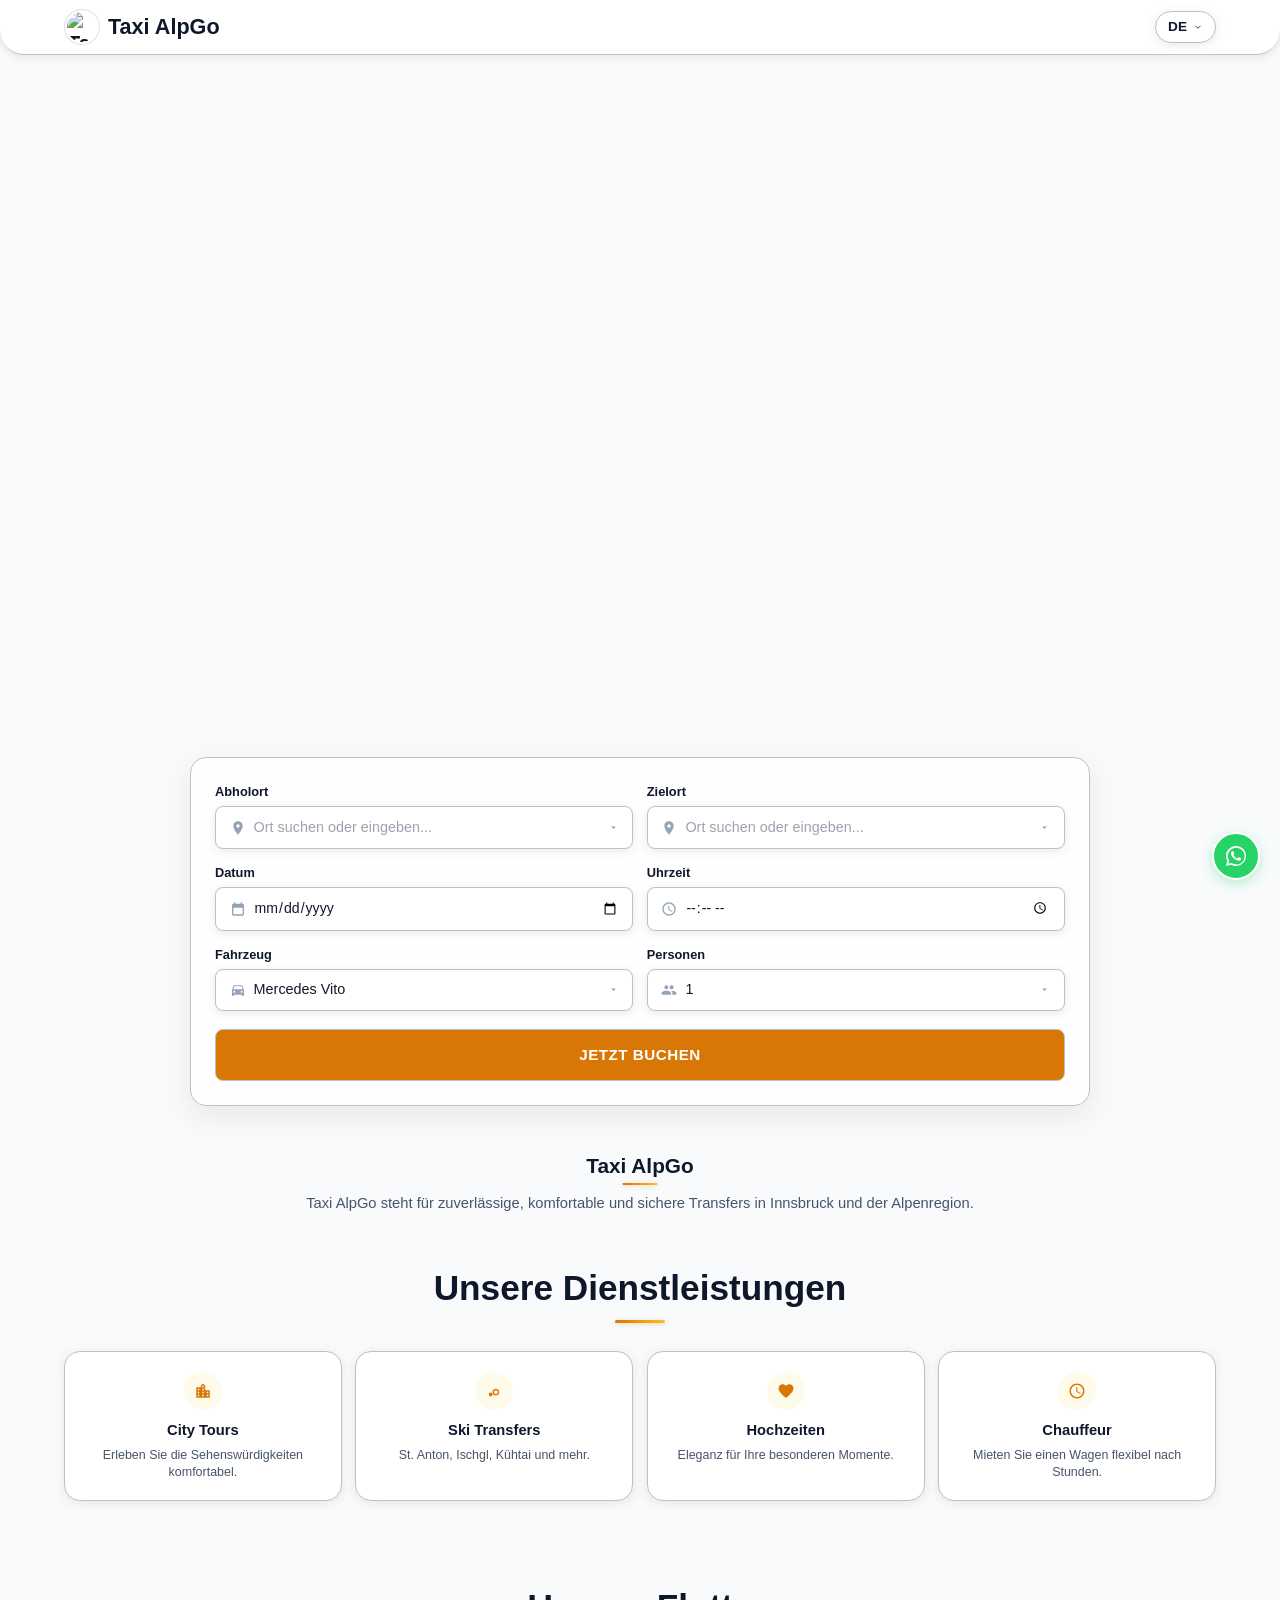
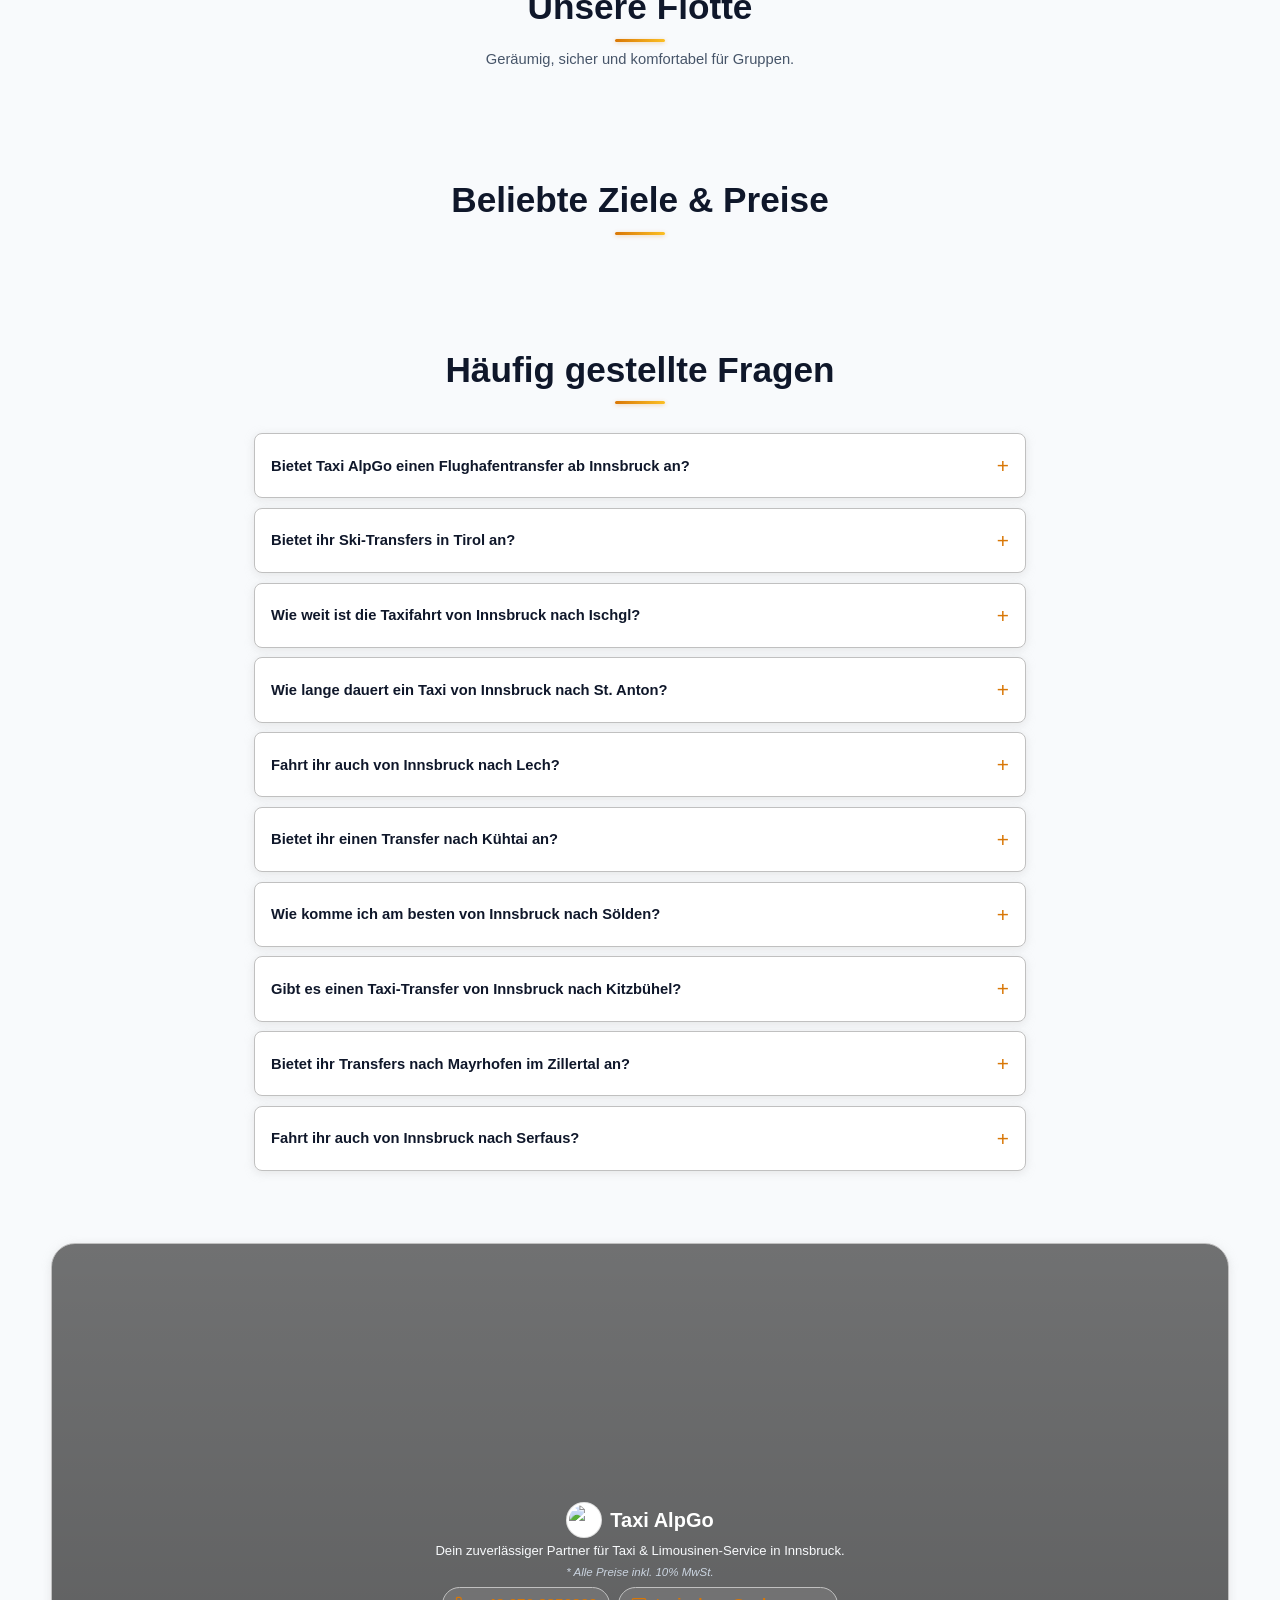
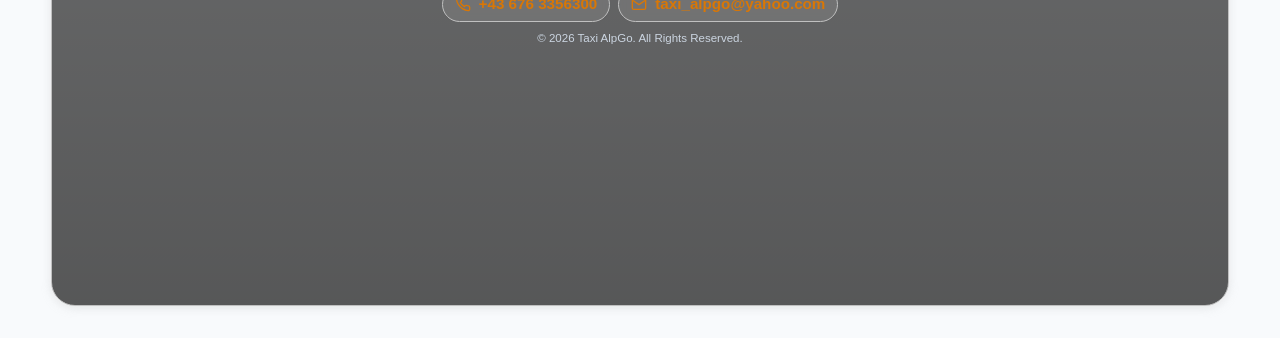
==== index.html @ 2d5e052f "Update index.html" ====
<!DOCTYPE html>
<html lang="de">
<head>
    <meta charset="UTF-8">
    <meta name="google-site-verification" content="Jz1ckMJ8WtHSj9yPgKgbUuA8F4M_DUK0HPgFG04Lils" />
    <meta name="viewport" content="width=device-width, initial-scale=1.0, maximum-scale=1.0, user-scalable=no">
    <title>Taxi AlpGo | Taxi & Transfer Innsbruck ↔ München, Deutschland & Alpen</title>
    <meta name="description" content="Zuverlässiger Taxi- & Limousinenservice ab Innsbruck: Transfers nach München, Frankfurt, Berlin und in die gesamte Alpenregion. Flughafentransfer, Ski-Transfer & Chauffeur-Service. Jetzt buchen!">
    <meta name="robots" content="index, follow, max-image-preview:large">
    <link rel="canonical" href="https://taxi-alpgo.vercel.app/">

    <meta property="og:type" content="website">
    <meta property="og:title" content="Taxi AlpGo | Taxi & Transfer Innsbruck ↔ München, Deutschland & Alpen">
    <meta property="og:description" content="Zuverlässiger Taxi- & Limousinenservice ab Innsbruck: Transfers nach München, Frankfurt, Berlin und in die gesamte Alpenregion.">
    <meta property="og:image" content="https://res.cloudinary.com/dsxrjmcxs/image/upload/c_fill,w_1200,h_630,g_auto,q_auto,f_auto/v1786738438/lpvcfoqx38rsydftoeht.jpg">
    <meta property="og:url" content="https://taxi-alpgo.vercel.app/">
    <meta property="og:site_name" content="Taxi AlpGo Innsbruck">
    <meta property="og:locale" content="de_DE">
    <meta property="og:locale:alternate" content="en_US">
    <meta property="og:locale:alternate" content="nl_NL">
    <meta name="twitter:card" content="summary_large_image">

    <link rel="alternate" hreflang="de" href="https://taxi-alpgo.vercel.app/?lang=de">
    <link rel="alternate" hreflang="en" href="https://taxi-alpgo.vercel.app/?lang=en">
    <link rel="alternate" hreflang="nl" href="https://taxi-alpgo.vercel.app/?lang=nl">
    <link rel="alternate" hreflang="x-default" href="https://taxi-alpgo.vercel.app/">

    <!-- PWA & Mobile Meta -->
    <link rel="manifest" href="/manifest.json">
    <meta name="theme-color" content="#d97706">
    <meta name="apple-mobile-web-app-capable" content="yes">
    <meta name="apple-mobile-web-app-status-bar-style" content="black-translucent">
    <link rel="apple-touch-icon" id="appleTouchIcon" href="https://res.cloudinary.com/dsxrjmcxs/image/upload/c_limit,w_192,q_auto,f_auto/v1786716325/ecuwdts2f0797fnddg4z.png">

    <!-- Tailwind CSS Local -->
    <link rel="stylesheet" href="./tailwind.min.css">

    <script type="application/ld+json">
    {
      "@context": "https://schema.org",
      "@type": "TaxiService",
      "name": "Taxi AlpGo",
      "image": "https://res.cloudinary.com/dsxrjmcxs/image/upload/v1786716325/ecuwdts2f0797fnddg4z.png",
      "telephone": "+43-676-3356300",
      "email": "taxi_alpgo@yahoo.com",
      "url": "https://taxi-alpgo.vercel.app/",
      "priceRange": "€€",
      "areaServed": [
        { "@type": "City", "name": "Innsbruck" },
        { "@type": "Country", "name": "Deutschland" },
        { "@type": "Country", "name": "Österreich" }
      ],
      "address": {
        "@type": "PostalAddress",
        "streetAddress": "Peerhofstraße",
        "postalCode": "6020",
        "addressLocality": "Innsbruck",
        "addressCountry": "AT"
      }
    }
    </script>

    <script type="application/ld+json">
    {
      "@context": "https://schema.org",
      "@type": "FAQPage",
      "mainEntity": [
        { "@type": "Question", "name": "Bietet Taxi AlpGo einen Flughafentransfer ab Innsbruck an?", "acceptedAnswer": { "@type": "Answer", "text": "Ja, wir bieten zuverlässige Flughafentransfers von und zum Flughafen Innsbruck (INN) sowie zu den Flughäfen München, Frankfurt, Stuttgart und Nürnberg." } },
        { "@type": "Question", "name": "Bietet ihr Ski-Transfers in Tirol an?", "acceptedAnswer": { "@type": "Answer", "text": "Ja, wir bringen Sie komfortabel zu allen wichtigen Skigebieten in Tirol und Vorarlberg, inklusive Gepäcktransport für Ski- und Snowboardausrüstung." } },
        { "@type": "Question", "name": "Wie weit ist die Taxifahrt von Innsbruck nach Ischgl?", "acceptedAnswer": { "@type": "Answer", "text": "Die Fahrt von Innsbruck nach Ischgl dauert ca. 1 Stunde." } },
        { "@type": "Question", "name": "Wie lange dauert ein Taxi von Innsbruck nach St. Anton?", "acceptedAnswer": { "@type": "Answer", "text": "Die Fahrzeit von Innsbruck nach St. Anton am Arlberg beträgt ca. 45–60 Minuten." } },
        { "@type": "Question", "name": "Fahrt ihr auch von Innsbruck nach Lech?", "acceptedAnswer": { "@type": "Answer", "text": "Ja, ein Transfer von Innsbruck nach Lech am Arlberg dauert ca. 1,5 Stunden." } },
        { "@type": "Question", "name": "Bietet ihr einen Transfer nach Kühtai an?", "acceptedAnswer": { "@type": "Answer", "text": "Ja, die Fahrt von Innsbruck zum Skigebiet Kühtai dauert ca. 45 Minuten." } },
        { "@type": "Question", "name": "Wie komme ich am besten von Innsbruck nach Sölden?", "acceptedAnswer": { "@type": "Answer", "text": "Mit unserem Taxiservice erreichen Sie Sölden von Innsbruck aus in ca. 1 Stunde." } },
        { "@type": "Question", "name": "Gibt es einen Taxi-Transfer von Innsbruck nach Kitzbühel?", "acceptedAnswer": { "@type": "Answer", "text": "Ja, die Fahrt von Innsbruck nach Kitzbühel dauert ca. 1 Stunde." } },
        { "@type": "Question", "name": "Bietet ihr Transfers nach Mayrhofen im Zillertal an?", "acceptedAnswer": { "@type": "Answer", "text": "Ja, wir bringen Sie von Innsbruck in ca. 1 Stunde direkt nach Mayrhofen im Zillertal." } },
        { "@type": "Question", "name": "Fahrt ihr auch von Innsbruck nach Serfaus?", "acceptedAnswer": { "@type": "Answer", "text": "Ja, ein Transfer von Innsbruck nach Serfaus-Fiss-Ladis dauert ca. 1 Stunde." } }
      ]
    }
    </script>

    <!-- Firebase SDKs -->
    <script src="https://www.gstatic.com/firebasejs/8.10.1/firebase-app.js"></script>
    <script src="https://www.gstatic.com/firebasejs/8.10.1/firebase-firestore.js"></script>

    <style>
        :root {
            --primary: #d97706; 
            --primary-hover: #b45309;
            --bg-color: #f8fafc;
            --surface: #ffffff;
            --text-main: #0f172a;
            --text-light: #475569;
            --border: 0.5px solid rgba(0, 0, 0, 0.12);
            --border-silver: 0.5px solid #c0c0c0;
            --shadow-silver: 0 2px 10px rgba(192, 192, 192, 0.35);
            --shadow: 0 4px 24px rgba(0, 0, 0, 0.04);
            --shadow-hover: 0 10px 32px rgba(0, 0, 0, 0.08);
            --radius-sm: 8px;
            --radius-md: 16px;
            --radius-lg: 24px;
            --transition: all 0.25s ease;
        }

        .sr-only { position: absolute; width: 1px; height: 1px; padding: 0; margin: -1px; overflow: hidden; clip: rect(0,0,0,0); white-space: nowrap; border: 0; }

        html { scroll-behavior: smooth; }
        * { margin: 0; padding: 0; box-sizing: border-box; font-family: 'Inter', -apple-system, sans-serif; }
        body { 
            background-color: var(--bg-color); color: var(--text-main); line-height: 1.5; 
            overflow-x: hidden; width: 100%; -webkit-font-smoothing: antialiased; 
        }
        img { max-width: 100%; display: block; object-fit: cover; }
        a { text-decoration: none; color: inherit; }
        ul { list-style: none; }

        h1 { font-size: clamp(1.8rem, 4.5vw, 3.2rem); line-height: 1.15; font-weight: 700; margin-bottom: 1rem; }

        h2 { 
            font-size: clamp(1.5rem, 3.6vw, 2.2rem); 
            font-weight: 700; 
            margin-bottom: 1.8rem; 
            text-align: center;
            position: relative;
            padding-bottom: 8px;
        }

        h2::after {
            content: '';
            position: absolute;
            bottom: 0;
            left: 50%;
            transform: translateX(-50%);
            width: 50px;
            height: 3px;
            background: linear-gradient(90deg, var(--primary) 0%, #fbbf24 100%);
            border-radius: 10px;
            box-shadow: 0 1px 4px rgba(217, 119, 6, 0.3);
        }

        .fleet-desc-text { text-align: center; margin-top: -1.4rem; margin-bottom: 1.5rem; }
        h3 { font-size: 1.05rem; font-weight: 600; margin-bottom: 0.35rem; }
        p { font-size: 0.92rem; color: var(--text-light); }

        /* Header */
        header {
            position: fixed; top: 0; left: 0; right: 0; z-index: 1000;
            background: rgba(255, 255, 255, 0.9);
            backdrop-filter: blur(12px); -webkit-backdrop-filter: blur(12px);
            border-bottom: var(--border-silver); 
            box-shadow: var(--shadow-silver);
            border-radius: 0 0 var(--radius-lg) var(--radius-lg);
            padding: 0.55rem 5%; 
            display: flex; justify-content: space-between; align-items: center;
        }
        .logo { font-size: 1.35rem; font-weight: 800; color: var(--text-main); display: flex; align-items: center; gap: 8px; }
        .site-logo { width: 36px; height: 36px; border-radius: 50%; object-fit: contain; background-color: #ffffff; padding: 2px; border: var(--border); }

        .lang-container { position: relative; }
        .lang-btn {
            background: var(--surface); border: var(--border-silver); box-shadow: var(--shadow-silver);
            border-radius: 50px; padding: 5px 12px; font-weight: 600; cursor: pointer; display: flex; align-items: center; gap: 6px; font-size: 0.85rem;
            transition: var(--transition);
        }
        .lang-btn:hover { background: #f1f5f9; }
        .lang-dropdown {
            position: absolute; top: 120%; right: 0; background: var(--surface);
            border: var(--border-silver); border-radius: var(--radius-sm); box-shadow: var(--shadow);
            overflow: hidden; opacity: 0; visibility: hidden; transform: translateY(-10px);
            transition: var(--transition); z-index: 100;
        }
        .lang-dropdown.show { opacity: 1; visibility: visible; transform: translateY(0); }
        .lang-option { padding: 8px 18px; cursor: pointer; font-weight: 500; font-size: 0.85rem; transition: background 0.2s; }
        .lang-option:hover { background: #f1f5f9; }

        /* Hero Section */
        .hero {
            max-width: 1400px;
            margin: 80px auto 0;
            width: 92%;
            background: url('https://res.cloudinary.com/dsxrjmcxs/image/upload/c_limit,w_1000,q_auto,f_auto/v1786738438/lpvcfoqx38rsydftoeht.jpg') center / cover no-repeat;
            border-radius: var(--radius-lg);
            overflow: hidden;
            position: relative;
            aspect-ratio: 16 / 9;
            border: none;
            box-shadow: none;
            transition: background-image 0.4s ease;
        }       

        /* Booking Card */
        .booking-card {
            background: linear-gradient(rgba(255,255,255,0.95), rgba(255,255,255,0.95)), 
                        url('https://images.pexels.com/photos/112674/pexels-photo-112674.jpeg?auto=compress&cs=tinysrgb&w=1260&h=750&dpr=2') center/cover;
            max-width: 900px; margin: 15px auto 25px; position: relative; z-index: 10;
            border-radius: var(--radius-md); padding: 1.5rem; 
            border: var(--border-silver); box-shadow: var(--shadow-hover);
            transition: box-shadow 0.3s ease, border-color 0.3s ease;
        }
        .booking-form { display: flex; flex-direction: column; gap: 0.85rem; }
        .form-row { display: grid; grid-template-columns: 1fr 1fr; gap: 0.85rem; }
        .input-group { position: relative; width: 100%; display: flex; flex-direction: column; min-width: 0; }
        .input-group label { font-size: 0.8rem; font-weight: 600; margin-bottom: 0.3rem; color: var(--text-main); }

        .input-wrapper { 
            display: flex; align-items: center; background: var(--surface); 
            border: var(--border-silver); box-shadow: var(--shadow-silver); 
            border-radius: var(--radius-sm); padding: 0.6rem 0.85rem; transition: var(--transition); 
            position: relative; cursor: pointer; min-width: 0;
        }
        .input-wrapper.active { border-color: var(--primary); box-shadow: 0 0 0 2px rgba(217, 119, 6, 0.15); }
        .input-icon { width: 16px; height: 16px; fill: #94a3b8; margin-right: 8px; flex-shrink: 0; }

        /* Searchable inputs */
        .searchable-input {
            width: 100%; border: none; outline: none; font-size: 0.9rem; background: transparent;
            color: var(--text-main); font-weight: 500;
        }

        .custom-select-trigger {
            display: flex; justify-content: space-between; align-items: center; width: 100%;
            min-width: 0; font-size: 0.9rem; color: var(--text-main); user-select: none;
        }

        .selected-value { white-space: nowrap; overflow: hidden; text-overflow: ellipsis; flex: 1; min-width: 0; display: block; }
        .select-arrow { width: 11px; height: 11px; fill: #94a3b8; transition: transform 0.25s; flex-shrink: 0; margin-left: 6px; }
        .input-wrapper.active .select-arrow { transform: rotate(180deg); }

        .custom-options {
            position: absolute; top: calc(100% + 4px); left: 0; right: 0;
            background: var(--surface); border: var(--border-silver); box-shadow: 0 10px 25px rgba(0, 0, 0, 0.12);
            border-radius: var(--radius-sm); z-index: 500;
            max-height: 220px; overflow-y: auto;
            opacity: 0; visibility: hidden; transform: translateY(-8px); transition: var(--transition);
        }
        .input-wrapper.active .custom-options { opacity: 1; visibility: visible; transform: translateY(0); }

        .custom-optgroup { background: #f1f5f9; padding: 5px 10px; font-size: 0.72rem; font-weight: 800; color: var(--primary); text-transform: uppercase; position: sticky; top: 0; }
        .custom-option { padding: 8px 10px; font-size: 0.85rem; color: var(--text-main); cursor: pointer; transition: background 0.15s; border-bottom: 1px solid #f8fafc; }
        .custom-option:last-child { border-bottom: none; }
        .custom-option:hover { background: #fffbeb; color: var(--primary); font-weight: 600; }

        input[type="date"], input[type="time"] { 
            width: 100%; border: none; outline: none; font-size: 0.88rem; background: transparent; 
            color: var(--text-main); cursor: pointer;
        }

        .booking-btn {
            background: var(--primary); color: white; border: none; padding: 0.85rem 1.5rem; border-radius: var(--radius-sm);
            font-size: 0.95rem; font-weight: 700; cursor: pointer; transition: var(--transition); border: var(--border-silver);
            margin-top: 0.25rem; text-transform: uppercase; letter-spacing: 0.5px;
        }
        .booking-btn:hover { background: var(--primary-hover); transform: translateY(-2px); }

        /* Intro / About */
        .about-section {
            padding: 1.2rem 5% 0.5rem;
            text-align: center;
            max-width: 820px;
            margin: 0 auto;
        }
        .about-title {
            font-size: 1.3rem;
            font-weight: 800;
            margin-bottom: 0.4rem;
            padding-bottom: 4px;
            color: var(--text-main);
        }
        .about-title::after {
            width: 35px;
            height: 2.5px;
        }
        .about-text {
            font-size: 0.92rem;
            color: var(--text-light);
            line-height: 1.5;
        }

        /* Sections */
        section { padding: 2.5rem 5%; max-width: 1400px; margin: 0 auto; }

        /* Services Grid */
        .services-grid { display: grid; grid-template-columns: repeat(auto-fit, minmax(135px, 1fr)); gap: 0.85rem; }
        .service-card {
            background: var(--surface); padding: 1.2rem 0.8rem; border-radius: var(--radius-md);
            border: var(--border-silver); box-shadow: var(--shadow-silver); transition: var(--transition);
            text-align: center; display: flex; flex-direction: column; align-items: center;
        }
        .service-card:hover { transform: translateY(-3px); }
        .service-icon { width: 38px; height: 38px; margin: 0 auto 0.6rem; background: #fffbeb; border-radius: 50%; display: flex; align-items: center; justify-content: center; color: var(--primary); }
        .service-icon svg { width: 18px; height: 18px; fill: currentColor; }
        .service-card h3 { font-size: 0.92rem; }
        .service-card p { font-size: 0.78rem; line-height: 1.35; }

        /* Fleet Grid */
        .fleet-grid { display: grid; grid-template-columns: repeat(auto-fit, minmax(280px, 1fr)); gap: 1.5rem; }
        .fleet-card { 
            background: var(--surface); border-radius: var(--radius-md); overflow: hidden; 
            border: var(--border-silver); box-shadow: var(--shadow-silver); transition: transform 0.25s ease;
            position: relative; content-visibility: auto; contain-intrinsic-size: 0 380px;
        }
        .fleet-card.highlight-pulse { animation: destPulse 1.6s ease; }
        .fleet-card img { width: 100%; height: 210px; object-fit: cover; }
        .fleet-info { padding: 1.1rem; border-top: var(--border-silver); background: var(--surface); }

        .fleet-footer-row { display: flex; align-items: center; justify-content: space-between; margin-top: 0.7rem; gap: 8px; }
        .fleet-meta { display: inline-block; background: #f1f5f9; padding: 3px 9px; border-radius: 50px; font-size: 0.78rem; font-weight: 600; border: var(--border-silver); color: var(--text-main); }

        .fleet-rent-btn {
            background: #fffbeb; color: var(--primary); border: 0.5px solid var(--primary);
            padding: 4px 11px; border-radius: 50px; font-size: 0.75rem; font-weight: 700;
            cursor: pointer; transition: var(--transition); white-space: nowrap; flex-shrink: 0;
            box-shadow: 0 1px 3px rgba(217, 119, 6, 0.15); display: inline-flex; align-items: center; gap: 4px;
        }
        .fleet-rent-btn:hover { background: var(--primary); color: #ffffff; }

        /* Destinations Grid */
        .dest-grid { display: grid; grid-template-columns: repeat(auto-fit, minmax(280px, 1fr)); gap: 1.2rem; }
        .dest-card { 
            background: var(--surface); border-radius: var(--radius-md); overflow: hidden; 
            border: var(--border-silver); box-shadow: var(--shadow-silver); 
            position: relative; transition: transform 0.25s ease; display: flex; flex-direction: column; 
            content-visibility: auto; contain-intrinsic-size: 0 380px;
        }
        .dest-card:hover { transform: translateY(-3px); }
        .dest-card.highlight-pulse { animation: destPulse 1.6s ease; }
        @keyframes destPulse {
            0% { box-shadow: 0 0 0 3px var(--primary), var(--shadow-silver); }
            100% { box-shadow: var(--shadow-silver); }
        }
        .dest-card img { width: 100%; height: 190px; object-fit: cover; }

        .dest-price { 
            position: absolute; top: 10px; right: 10px; 
            background: rgba(255,255,255,0.98);
            padding: 4px 10px; border-radius: 50px; font-weight: 800; color: var(--primary);
            border: var(--border-silver); box-shadow: var(--shadow-silver); z-index: 2; font-size: 0.85rem;
        }

        .card-share-btn {
            position: absolute;
            top: 10px;
            left: 10px;
            background: rgba(255, 255, 255, 0.95);
            border: var(--border-silver);
            width: 28px; height: 28px;
            border-radius: 50%;
            display: inline-flex; align-items: center; justify-content: center;
            cursor: pointer; color: var(--text-main);
            transition: var(--transition); padding: 0;
            z-index: 5;
            box-shadow: 0 2px 6px rgba(0,0,0,0.1);
        }
        .card-share-btn:hover { color: var(--primary); transform: scale(1.1); background: #ffffff; }
        .card-share-btn svg { width: 13px; height: 13px; fill: currentColor; }

        .dest-info { padding: 1.1rem; border-top: var(--border-silver); background: var(--surface); flex: 1; display: flex; flex-direction: column; justify-content: space-between; }
        .dest-header-row { display: flex; align-items: center; justify-content: space-between; gap: 8px; margin-bottom: 0.2rem; }
        .dest-header-row h3 { font-size: 1rem; font-weight: 700; color: var(--text-main); margin-bottom: 0; flex: 1; }

        .dest-book-btn {
            background: #fffbeb; color: var(--primary); border: 0.5px solid var(--primary);
            padding: 4px 11px; border-radius: 50px; font-size: 0.75rem; font-weight: 700;
            cursor: pointer; transition: var(--transition); white-space: nowrap; flex-shrink: 0;
            box-shadow: 0 1px 3px rgba(217, 119, 6, 0.15); display: inline-flex; align-items: center; gap: 4px;
        }
        .dest-book-btn:hover { background: var(--primary); color: #ffffff; }

        .dest-detail-text { font-size: 0.8rem; color: var(--text-light); line-height: 1.4; margin: 0.35rem 0 0.6rem; }

        .route-badge-container {
            display: flex; align-items: center; justify-content: space-between; gap: 6px;
            background: #f8fafc; padding: 5px 8px; border-radius: var(--radius-sm); border: var(--border-silver);
        }
        .route-pill { font-size: 0.75rem; font-weight: 600; color: var(--text-light); white-space: nowrap; overflow: hidden; text-overflow: ellipsis; max-width: 45%; }
        .route-pill.dest-target { color: var(--text-main); font-weight: 700; }
        .route-arrow { display: flex; align-items: center; color: var(--primary); flex-shrink: 0; }
        .route-arrow svg { width: 14px; height: 14px; }

        /* FAQ Section */
        .faq-section { max-width: 900px; }
        .faq-list { display: flex; flex-direction: column; gap: 0.6rem; }
        .faq-item {
            background: var(--surface); border: var(--border-silver); border-radius: var(--radius-sm);
            box-shadow: var(--shadow-silver); padding: 0.2rem 1rem;
        }
        .faq-item summary {
            padding: 0.8rem 0; font-weight: 700; font-size: 0.92rem; color: var(--text-main);
            cursor: pointer; list-style: none; display: flex; justify-content: space-between; align-items: center; gap: 10px;
        }
        .faq-item summary::-webkit-details-marker { display: none; }
        .faq-item summary::after {
            content: '+'; font-size: 1.3rem; font-weight: 400; color: var(--primary); flex-shrink: 0; transition: transform 0.2s ease;
        }
        .faq-item[open] summary::after { transform: rotate(45deg); }
        .faq-item p { padding-bottom: 0.9rem; font-size: 0.85rem; line-height: 1.5; }

        /* Footer */
        footer {
            background: linear-gradient(rgba(0, 0, 0, 0.55), rgba(0, 0, 0, 0.65)), 
                        url('https://res.cloudinary.com/dsxrjmcxs/image/upload/c_limit,w_1000,q_auto,f_auto/v1786738438/lpvcfoqx38rsydftoeht.jpg') center/cover no-repeat;
            color: #ffffff; max-width: 92%; margin: 2rem auto; border-radius: var(--radius-lg); text-align: center;
            border: var(--border-silver); box-shadow: var(--shadow-silver); position: relative; overflow: hidden;
            aspect-ratio: 16 / 9; display: flex; flex-direction: column; justify-content: center; align-items: center; padding: 1rem 5%;
        }
        .footer-logo { display: inline-flex; align-items: center; gap: 8px; font-size: 1.25rem; font-weight: 800; margin-bottom: 0.2rem; color: #ffffff;}
        footer p { color: #f8fafc; font-weight: 400; font-size: 0.82rem;}
        .footer-vat { font-size: 0.72rem; color: #cbd5e1; margin-top: 3px; font-style: italic; }        .footer-phone { font-size: 0.95rem; font-weight: bold; margin-top: 5px; color: var(--primary); display: flex; align-items: center; justify-content: center; gap: 8px; background: rgba(255,255,255,0.1); padding: 5px 12px; border-radius: 50px; border: var(--border-silver); -webkit-backdrop-filter: blur(4px); backdrop-filter: blur(4px);}

        /* WhatsApp Floating Button */
        .whatsapp-btn {
            position: fixed; bottom: 20px; right: 20px; background: #25D366; color: white;
            width: 48px; height: 48px; border-radius: 50%; display: flex; align-items: center; justify-content: center;
            box-shadow: 0 4px 12px rgba(37, 211, 102, 0.3); z-index: 1000; transition: var(--transition); border: 2px solid #ffffff;
        }
        .whatsapp-btn:hover { transform: scale(1.05); }
        .whatsapp-btn svg { width: 24px; height: 24px; fill: white; }

        /* Mobile specific enhancements */
        @media (max-width: 768px) {
            .form-row.locations { grid-template-columns: 1fr; gap: 0.75rem; }
            .form-row.split { grid-template-columns: 1fr 1fr; gap: 0.65rem; }
            .booking-card { margin: 12px 4% 15px; width: 92%; padding: 1.1rem; }
            .hero { aspect-ratio: 16 / 9; min-height: 0; margin-top: 70px; width: 92%; }
            section { padding: 1.5rem 4%; }
            
            .about-section { padding: 0.8rem 4% 0.3rem; }
            .about-title { font-size: 1.1rem; }
            .about-text { font-size: 0.82rem; }

            .dest-grid { grid-template-columns: 1fr; gap: 0.9rem; }
            .dest-card img { height: 160px; }
            .fleet-card img { height: 170px; }
            .dest-info, .fleet-info { padding: 0.85rem; }
            .dest-header-row h3 { font-size: 0.92rem; }
            .dest-detail-text { font-size: 0.76rem; margin: 0.25rem 0 0.5rem; }

            footer { aspect-ratio: 16 / 9; padding: 0.75rem; }
            .footer-logo { font-size: 1.1rem; }
            .site-logo { width: 28px; height: 28px; }
            footer p { font-size: 0.72rem; }
            .footer-phone { font-size: 0.88rem; margin-top: 2px; padding: 4px 10px; }
            input[type="date"], input[type="time"], .searchable-input { font-size: 0.82rem; }
        }
    </style>
</head>
<body>

    <!-- Header -->
    <header>
        <a href="#" class="logo">
            <img src="https://res.cloudinary.com/dsxrjmcxs/image/upload/c_limit,w_400,q_auto,f_auto/v1786716325/ecuwdts2f0797fnddg4z.png" alt="Taxi AlpGo Logo" class="site-logo" loading="lazy">
            <span class="site-name-text">Taxi AlpGo</span>
        </a>
        <div class="lang-container">
            <button class="lang-btn" id="langToggle">
                <span id="currentLang">DE</span>
                <svg width="10" height="10" viewBox="0 0 24 24" fill="none" stroke="currentColor" stroke-width="2"><path d="M6 9l6 6 6-6"/></svg>
            </button>
            <div class="lang-dropdown" id="langDropdown">
                <div class="lang-option" data-lang="EN">EN</div>
                <div class="lang-option" data-lang="NL">NL</div>
            </div>
        </div>
    </header>

    <!-- Hero Section -->
    <div class="hero">
        <h1 class="sr-only">Taxi AlpGo – Taxi & Transferservice Innsbruck, Deutschland & Alpenregion</h1>
    </div>

    <!-- Booking Card -->
    <div class="booking-card" id="bookingCard">
        <div class="booking-form">
            <!-- Locations Searchable Inputs -->
            <div class="form-row locations">
                <div class="input-group">
                    <label data-i18n="pickup_label">Abholort</label>
                    <div class="input-wrapper custom-dropdown-wrapper" id="pickupWrapper">
                        <svg class="input-icon" viewBox="0 0 24 24"><path d="M12 2C8.13 2 5 5.13 5 9c0 5.25 7 13 7 13s7-7.75 7-13c0-3.87-3.13-7-7-7zm0 9.5c-1.38 0-2.5-1.12-2.5-2.5s1.12-2.5 2.5-2.5 2.5 1.12 2.5 2.5-1.12 2.5-2.5 2.5z"/></svg>
                        <input type="text" id="pickupInput" class="searchable-input" placeholder="Ort suchen oder eingeben..." autocomplete="off">
                        <svg class="select-arrow" viewBox="0 0 24 24"><path d="M7 10l5 5 5-5z"/></svg>

                        <div class="custom-options" id="pickupOptions">
                            <div class="custom-optgroup" data-i18n="optgroup_de_metro">Deutschland (Metropolen)</div>
                            <div class="custom-option" data-i18n="loc_muc_center">München Zentrum</div>
                            <div class="custom-option" data-i18n="loc_frankfurt">Frankfurt am Main</div>
                            <div class="custom-option" data-i18n="loc_berlin_center">Berlin Zentrum</div>
                            <div class="custom-option" data-i18n="loc_hamburg_center">Hamburg Zentrum</div>
                            <div class="custom-option" data-i18n="loc_koeln_duesseldorf">Köln / Düsseldorf</div>
                            <div class="custom-option" data-i18n="loc_stuttgart">Stuttgart</div>
                            <div class="custom-option" data-i18n="loc_nuernberg">Nürnberg</div>
                            <div class="custom-option" data-i18n="loc_leipzig_dresden">Leipzig / Dresden</div>

                            <div class="custom-optgroup" data-i18n="optgroup_de_tourism">Deutschland (Tourismus & Alpen)</div>
                            <div class="custom-option" data-i18n="loc_garmisch">Garmisch-Partenkirchen (Zugspitze)</div>
                            <div class="custom-option" data-i18n="loc_fuessen">Füssen (Schloss Neuschwanstein)</div>
                            <div class="custom-option" data-i18n="loc_berchtesgaden">Berchtesgaden & Königssee</div>
                            <div class="custom-option" data-i18n="loc_baden_baden">Baden-Baden (Schwarzwald)</div>
                            <div class="custom-option" data-i18n="loc_heidelberg">Heidelberg Altstadt</div>
                            <div class="custom-option" data-i18n="loc_rothenburg">Rothenburg ob der Tauber</div>
                            <div class="custom-option" data-i18n="loc_bodensee">Bodensee (Lindau / Konstanz)</div>
                            <div class="custom-option" data-i18n="loc_chiemsee">Chiemsee & Herrenchiemsee</div>
                            <div class="custom-option" data-i18n="loc_oberstdorf">Oberstdorf (Allgäu)</div>

                            <div class="custom-optgroup" data-i18n="optgroup_de_airports">Flughäfen (Deutschland)</div>
                            <div class="custom-option" data-i18n="loc_muc_airport">München Flughafen (MUC)</div>
                            <div class="custom-option" data-i18n="loc_fra_airport">Frankfurt Flughafen (FRA)</div>
                            <div class="custom-option" data-i18n="loc_str_airport">Stuttgart Flughafen (STR)</div>
                            <div class="custom-option" data-i18n="loc_nue_airport">Nürnberg Flughafen (NUE)</div>

                            <div class="custom-optgroup" data-i18n="optgroup_at_alps">Österreich & Alpenregion</div>
                            <div class="custom-option" data-i18n="loc_ibk_center">Innsbruck Zentrum</div>
                            <div class="custom-option" data-i18n="loc_ibk_hbf">Innsbruck Hauptbahnhof</div>
                            <div class="custom-option" data-i18n="loc_ibk_airport">Innsbruck Flughafen (INN)</div>
                            <div class="custom-option" data-i18n="loc_st_anton">St. Anton am Arlberg</div>
                            <div class="custom-option" data-i18n="loc_ischgl">Ischgl</div>
                            <div class="custom-option" data-i18n="loc_kuehtai">Kühtai Ski Resort</div>
                            <div class="custom-option" data-i18n="loc_kitzbuehel">Kitzbühel</div>
                            <div class="custom-option" data-i18n="loc_bozen">Bozen / Südtirol</div>
                            <div class="custom-option" data-i18n="loc_meran">Meran (Südtirol)</div>
                        </div>
                    </div>
                </div>

                <div class="input-group">
                    <label data-i18n="dropoff_label">Zielort</label>
                    <div class="input-wrapper custom-dropdown-wrapper" id="dropoffWrapper">
                        <svg class="input-icon" viewBox="0 0 24 24"><path d="M12 2C8.13 2 5 5.13 5 9c0 5.25 7 13 7 13s7-7.75 7-13c0-3.87-3.13-7-7-7zm0 9.5c-1.38 0-2.5-1.12-2.5-2.5s1.12-2.5 2.5-2.5 2.5 1.12 2.5 2.5-1.12 2.5-2.5 2.5z"/></svg>
                        <input type="text" id="dropoffInput" class="searchable-input" placeholder="Ort suchen oder eingeben..." autocomplete="off">
                        <svg class="select-arrow" viewBox="0 0 24 24"><path d="M7 10l5 5 5-5z"/></svg>

                        <div class="custom-options" id="dropoffOptions">
                            <div class="custom-optgroup" data-i18n="optgroup_de_metro">Deutschland (Metropolen)</div>
                            <div class="custom-option" data-i18n="loc_muc_center">München Zentrum</div>
                            <div class="custom-option" data-i18n="loc_frankfurt">Frankfurt am Main</div>
                            <div class="custom-option" data-i18n="loc_berlin_center">Berlin Zentrum</div>
                            <div class="custom-option" data-i18n="loc_hamburg_center">Hamburg Zentrum</div>
                            <div class="custom-option" data-i18n="loc_koeln_duesseldorf">Köln / Düsseldorf</div>
                            <div class="custom-option" data-i18n="loc_stuttgart">Stuttgart</div>
                            <div class="custom-option" data-i18n="loc_nuernberg">Nürnberg</div>
                            <div class="custom-option" data-i18n="loc_leipzig_dresden">Leipzig / Dresden</div>

                            <div class="custom-optgroup" data-i18n="optgroup_de_tourism">Deutschland (Tourismus & Alpen)</div>
                            <div class="custom-option" data-i18n="loc_garmisch">Garmisch-Partenkirchen (Zugspitze)</div>
                            <div class="custom-option" data-i18n="loc_fuessen">Füssen (Schloss Neuschwanstein)</div>
                            <div class="custom-option" data-i18n="loc_berchtesgaden">Berchtesgaden & Königssee</div>
                            <div class="custom-option" data-i18n="loc_baden_baden">Baden-Baden (Schwarzwald)</div>
                            <div class="custom-option" data-i18n="loc_heidelberg">Heidelberg Altstadt</div>
                            <div class="custom-option" data-i18n="loc_rothenburg">Rothenburg ob der Tauber</div>
                            <div class="custom-option" data-i18n="loc_bodensee">Bodensee (Lindau / Konstanz)</div>
                            <div class="custom-option" data-i18n="loc_chiemsee">Chiemsee & Herrenchiemsee</div>
                            <div class="custom-option" data-i18n="loc_oberstdorf">Oberstdorf (Allgäu)</div>

                            <div class="custom-optgroup" data-i18n="optgroup_de_airports">Flughäfen (Deutschland)</div>
                            <div class="custom-option" data-i18n="loc_muc_airport">München Flughafen (MUC)</div>
                            <div class="custom-option" data-i18n="loc_fra_airport">Frankfurt Flughafen (FRA)</div>
                            <div class="custom-option" data-i18n="loc_str_airport">Stuttgart Flughafen (STR)</div>
                            <div class="custom-option" data-i18n="loc_nue_airport">Nürnberg Flughafen (NUE)</div>

                            <div class="custom-optgroup" data-i18n="optgroup_at_alps">Österreich & Alpenregion</div>
                            <div class="custom-option" data-i18n="loc_ibk_center">Innsbruck Zentrum</div>
                            <div class="custom-option" data-i18n="loc_ibk_hbf">Innsbruck Hauptbahnhof</div>
                            <div class="custom-option" data-i18n="loc_ibk_airport">Innsbruck Flughafen (INN)</div>
                            <div class="custom-option" data-i18n="loc_st_anton">St. Anton am Arlberg</div>
                            <div class="custom-option" data-i18n="loc_ischgl">Ischgl</div>
                            <div class="custom-option" data-i18n="loc_kuehtai">Kühtai Ski Resort</div>
                            <div class="custom-option" data-i18n="loc_kitzbuehel">Kitzbühel</div>
                            <div class="custom-option" data-i18n="loc_bozen">Bozen / Südtirol</div>
                            <div class="custom-option" data-i18n="loc_meran">Meran (Südtirol)</div>
                        </div>
                    </div>
                </div>
            </div>

            <!-- Date & Time -->
            <div class="form-row split">
                <div class="input-group">
                    <label data-i18n="date_label">Datum</label>
                    <div class="input-wrapper">
                        <svg class="input-icon" viewBox="0 0 24 24"><path d="M19 4h-1V2h-2v2H8V2H6v2H5c-1.11 0-1.99.9-1.99 2L3 20c0 1.1.89 2 2 2h14c1.1 0 2-.9 2-2V6c0-1.1-.9-2-2-2zm0 16H5V10h14v10z"/></svg>
                        <input type="date" id="bookingDate" required>
                    </div>
                </div>
                <div class="input-group">
                    <label data-i18n="time_label">Uhrzeit</label>
                    <div class="input-wrapper">
                        <svg class="input-icon" viewBox="0 0 24 24"><path d="M11.99 2C6.47 2 2 6.48 2 12s4.47 10 9.99 10C17.52 22 22 17.52 22 12S17.52 2 11.99 2zM12 20c-4.42 0-8-3.58-8-8s3.58-8 8-8 8 3.58 8 8-3.58 8-8 8zm.5-13H11v6l5.25 3.15.75-1.23-4.5-2.67z"/></svg>
                        <input type="time" id="bookingTime" required>
                    </div>
                </div>
            </div>

            <!-- Vehicle & Pax -->
            <div class="form-row split">
                <div class="input-group">
                    <label data-i18n="car_label">Fahrzeug</label>
                    <div class="input-wrapper custom-dropdown-wrapper">
                        <svg class="input-icon" viewBox="0 0 24 24"><path d="M18.92 6.01C18.72 5.42 18.16 5 17.5 5h-11c-.66 0-1.21.42-1.42 1.01L3 12v8c0 .55.45 1 1 1h1c.55 0 1-.45 1-1v-1h12v1c0 .55.45 1 1 1h1c.55 0 1-.45 1-1v-8l-2.08-5.99zM6.5 16c-.83 0-1.5-.67-1.5-1.5S5.67 13 6.5 13s1.5.67 1.5 1.5S7.33 16 6.5 16zm11 0c-.83 0-1.5-.67-1.5-1.5s.67-1.5 1.5-1.5 1.5.67 1.5 1.5-.67 1.5-1.5 1.5zM5 11l1.5-4.5h11L19 11H5z"/></svg>
                        <div class="custom-select-trigger">
                            <span class="selected-value" id="carValue">Mercedes Vito</span>
                            <svg class="select-arrow" viewBox="0 0 24 24"><path d="M7 10l5 5 5-5z"/></svg>
                        </div>
                        <div class="custom-options">
                            <div class="custom-option">Mercedes Vito</div>
                            <div class="custom-option">Mercedes V Klasse</div>
                        </div>
                    </div>
                </div>
                <div class="input-group">
                    <label data-i18n="pax_label">Personen</label>
                    <div class="input-wrapper custom-dropdown-wrapper">
                        <svg class="input-icon" viewBox="0 0 24 24"><path d="M16 11c1.66 0 2.99-1.34 2.99-3S17.66 5 16 5c-1.66 0-3 1.34-3 3s1.34 3 3 3zm-8 0c1.66 0 2.99-1.34 2.99-3S9.66 5 8 5C6.34 5 5 6.34 5 8s1.34 3 3 3zm0 2c-2.33 0-7 1.17-7 3.5V19h14v-2.5c0-2.33-4.67-3.5-7-3.5zm8 0c-.29 0-.62.02-.97.05 1.16.84 1.97 1.97 1.97 3.45V19h6v-2.5c0-2.33-4.67-3.5-7-3.5z"/></svg>
                        <div class="custom-select-trigger">
                            <span class="selected-value" id="paxValue">1</span>
                            <svg class="select-arrow" viewBox="0 0 24 24"><path d="M7 10l5 5 5-5z"/></svg>
                        </div>
                        <div class="custom-options">
                            <div class="custom-option">1</div><div class="custom-option">2</div>
                            <div class="custom-option">3</div><div class="custom-option">4</div>
                            <div class="custom-option">5</div><div class="custom-option">6</div>
                            <div class="custom-option">7</div><div class="custom-option">8</div>
                        </div>
                    </div>
                </div>
            </div>

            <button class="booking-btn" onclick="sendBookingToWhatsApp()" data-i18n="book_btn">Jetzt Buchen</button>
        </div>
    </div>

    <!-- Intro / About Section -->
    <div class="about-section">
        <h2 class="about-title" data-i18n="about_title">Taxi AlpGo</h2>
        <p class="about-text" data-i18n="about_text">Taxi AlpGo steht für zuverlässige, komfortable und sichere Transfers in Innsbruck und der Alpenregion.</p>
    </div>

    <!-- Services Section -->
    <section>
        <h2 data-i18n="services_title">Unsere Dienstleistungen</h2>
        <div class="services-grid">
            <div class="service-card">
                <div class="service-icon"><svg viewBox="0 0 24 24"><path d="M15 11V5l-3-3-3 3v2H3v14h18V11h-6zm-8 8H5v-2h2v2zm0-4H5v-2h2v2zm0-4H5V9h2v2zm6 8h-2v-2h2v2zm0-4h-2v-2h2v2zm0-4h-2V9h2v2zm0-4h-2V5h2v2zm6 12h-2v-2h2v2zm0-4h-2v-2h2v2z"/></svg></div>
                <h3 data-i18n="srv_1_title">City Tours</h3>
                <p data-i18n="srv_1_desc">Erleben Sie die Sehenswürdigkeiten komfortabel.</p>
            </div>
            <div class="service-card">
                <div class="service-icon"><svg viewBox="0 0 24 24"><path d="M19 13.5c0 2.49-2.01 4.5-4.5 4.5S10 15.99 10 13.5s2.01-4.5 4.5-4.5 4.5 2.01 4.5 4.5zM14.5 11c-1.38 0-2.5 1.12-2.5 2.5s1.12 2.5 2.5 2.5 2.5-1.12 2.5-2.5-1.12-2.5-2.5-2.5zM5 16.5c0 1.38 1.12 2.5 2.5 2.5S10 17.88 10 16.5 8.88 14 7.5 14 5 15.12 5 16.5z"/></svg></div>
                <h3 data-i18n="srv_2_title">Ski Transfers</h3>
                <p data-i18n="srv_2_desc">St. Anton, Ischgl, Kühtai und mehr.</p>
            </div>
            <div class="service-card">
                <div class="service-icon"><svg viewBox="0 0 24 24"><path d="M12 21.35l-1.45-1.32C5.4 15.36 2 12.28 2 8.5 2 5.42 4.42 3 7.5 3c1.74 0 3.41.81 4.5 2.09C13.09 3.81 14.76 3 16.5 3 19.58 3 22 5.42 22 8.5c0 3.78-3.4 6.86-8.55 11.54L12 21.35z"/></svg></div>
                <h3 data-i18n="srv_3_title">Hochzeiten</h3>
                <p data-i18n="srv_3_desc">Eleganz für Ihre besonderen Momente.</p>
            </div>
            <div class="service-card">
                <div class="service-icon"><svg viewBox="0 0 24 24"><path d="M11.99 2C6.47 2 2 6.48 2 12s4.47 10 9.99 10C17.52 22 22 17.52 22 12S17.52 2 11.99 2zM12 20c-4.42 0-8-3.58-8-8s3.58-8 8-8 8 3.58 8 8-3.58 8-8 8zm.5-13H11v6l5.25 3.15.75-1.23-4.5-2.67z"/></svg></div>
                <h3 data-i18n="srv_4_title">Chauffeur</h3>
                <p data-i18n="srv_4_desc">Mieten Sie einen Wagen flexibel nach Stunden.</p>
            </div>
        </div>
    </section>

    <!-- Fleet Section (Live Realtime Firestore) -->
    <section>
        <h2 data-i18n="fleet_title">Unsere Flotte</h2>
        <p class="fleet-desc-text" data-i18n="fleet_desc">Geräumig, sicher und komfortabel für Gruppen.</p>
        <div class="fleet-grid" id="fleetContainer"></div>
    </section>

    <!-- Destinations & Prices (Live Realtime Firestore) -->
    <section>
        <h2 data-i18n="dest_title">Beliebte Ziele & Preise</h2>
        <div class="dest-grid" id="destinationsContainer"></div>
    </section>

    <!-- FAQ Section (Static content for SEO — targets route-specific search queries) -->
    <section class="faq-section">
        <h2 data-i18n="faq_title">Häufig gestellte Fragen</h2>
        <div class="faq-list">
            <details class="faq-item">
                <summary data-i18n="faq_airport_q">Bietet Taxi AlpGo einen Flughafentransfer ab Innsbruck an?</summary>
                <p data-i18n="faq_airport_a">Ja, wir bieten zuverlässige Flughafentransfers von und zum Flughafen Innsbruck (INN) sowie zu den Flughäfen München, Frankfurt, Stuttgart und Nürnberg. Kontaktieren Sie uns per WhatsApp für ein genaues Angebot.</p>
            </details>
            <details class="faq-item">
                <summary data-i18n="faq_ski_q">Bietet ihr Ski-Transfers in Tirol an?</summary>
                <p data-i18n="faq_ski_a">Ja, wir bringen Sie komfortabel zu allen wichtigen Skigebieten in Tirol und Vorarlberg, inklusive Gepäcktransport für Ski- und Snowboardausrüstung.</p>
            </details>
            <details class="faq-item">
                <summary data-i18n="faq_ischgl_q">Wie weit ist die Taxifahrt von Innsbruck nach Ischgl?</summary>
                <p data-i18n="faq_ischgl_a">Die Fahrt von Innsbruck nach Ischgl dauert ca. 1 Stunde. Wir bieten diesen Transfer regelmäßig für Skiurlauber und Gruppen an.</p>
            </details>
            <details class="faq-item">
                <summary data-i18n="faq_stanton_q">Wie lange dauert ein Taxi von Innsbruck nach St. Anton?</summary>
                <p data-i18n="faq_stanton_a">Die Fahrzeit von Innsbruck nach St. Anton am Arlberg beträgt ca. 45–60 Minuten, abhängig von den Verkehrs- und Wetterbedingungen.</p>
            </details>
            <details class="faq-item">
                <summary data-i18n="faq_lech_q">Fahrt ihr auch von Innsbruck nach Lech?</summary>
                <p data-i18n="faq_lech_a">Ja, ein Transfer von Innsbruck nach Lech am Arlberg dauert ca. 1,5 Stunden. Kontaktieren Sie uns für eine individuelle Buchung.</p>
            </details>
            <details class="faq-item">
                <summary data-i18n="faq_kuehtai_q">Bietet ihr einen Transfer nach Kühtai an?</summary>
                <p data-i18n="faq_kuehtai_a">Ja, die Fahrt von Innsbruck zum Skigebiet Kühtai dauert ca. 45 Minuten und ist bei uns ganzjährig buchbar.</p>
            </details>
            <details class="faq-item">
                <summary data-i18n="faq_soelden_q">Wie komme ich am besten von Innsbruck nach Sölden?</summary>
                <p data-i18n="faq_soelden_a">Mit unserem Taxiservice erreichen Sie Sölden von Innsbruck aus in ca. 1 Stunde, bequem und ohne Umsteigen.</p>
            </details>
            <details class="faq-item">
                <summary data-i18n="faq_kitzbuehel_q">Gibt es einen Taxi-Transfer von Innsbruck nach Kitzbühel?</summary>
                <p data-i18n="faq_kitzbuehel_a">Ja, die Fahrt von Innsbruck nach Kitzbühel dauert ca. 1 Stunde. Ideal für Ski- und Golfurlauber.</p>
            </details>
            <details class="faq-item">
                <summary data-i18n="faq_mayrhofen_q">Bietet ihr Transfers nach Mayrhofen im Zillertal an?</summary>
                <p data-i18n="faq_mayrhofen_a">Ja, wir bringen Sie von Innsbruck in ca. 1 Stunde direkt nach Mayrhofen im Zillertal.</p>
            </details>
            <details class="faq-item">
                <summary data-i18n="faq_serfaus_q">Fahrt ihr auch von Innsbruck nach Serfaus?</summary>
                <p data-i18n="faq_serfaus_a">Ja, ein Transfer von Innsbruck nach Serfaus-Fiss-Ladis dauert ca. 1 Stunde und ist bei uns jederzeit buchbar.</p>
            </details>
        </div>
    </section>

    <!-- Footer -->
    <footer>
        <div class="footer-logo">
            <img src="https://res.cloudinary.com/dsxrjmcxs/image/upload/c_limit,w_400,q_auto,f_auto/v1786716325/ecuwdts2f0797fnddg4z.png" alt="Taxi AlpGo Logo" class="site-logo" loading="lazy">
            <span class="site-name-text">Taxi AlpGo</span>
        </div>
        <p data-i18n="footer_text">Dein zuverlässiger Partner für Taxi & Limousinen-Service in Innsbruck.</p>
        <p class="footer-vat" data-i18n="vat_inc">* Alle Preise inkl. 10% MwSt.</p>

        <div style="display:flex; align-items:center; justify-content:center; gap:8px; flex-wrap:wrap; margin-top:6px;">
            <a href="tel:+436763356300" class="footer-phone" style="margin-top:0;">
                <svg width="16" height="16" viewBox="0 0 24 24" fill="none" stroke="currentColor" stroke-width="2"><path d="M22 16.92v3a2 2 0 0 1-2.18 2 19.79 19.79 0 0 1-8.63-3.07 19.5 19.5 0 0 1-6-6 19.79 19.79 0 0 1-3.07-8.67A2 2 0 0 1 4.11 2h3a2 2 0 0 1 2 1.72 12.84 12.84 0 0 0 .7 2.81 2 2 0 0 1-.45 2.11L8.09 9.91a16 16 0 0 0 6 6l1.27-1.27a2 2 0 0 1 2.11-.45 12.84 12.84 0 0 0 2.81.7A2 2 0 0 1 22 16.92z"/></svg>
                +43 676 3356300
            </a>

            <a href="mailto:taxi_alpgo@yahoo.com" class="footer-phone" style="margin-top:0;">
                <svg width="16" height="16" viewBox="0 0 24 24" fill="none" stroke="currentColor" stroke-width="2"><path d="M4 4h16c1.1 0 2 .9 2 2v12c0 1.1-.9 2-2 2H4c-1.1 0-2-.9-2-2V6c0-1.1.9-2 2-2z"/><polyline points="22,6 12,13 2,6"/></svg>
                taxi_alpgo@yahoo.com
            </a>
        </div>

        <p style="margin-top: 8px; font-size: 0.72rem; color: #cbd5e1;">© 2026 Taxi AlpGo. All Rights Reserved.</p>
    </footer>

    <!-- WhatsApp Floating Button -->
    <a href="https://wa.me/436763356300" target="_blank" class="whatsapp-btn" title="Chat on WhatsApp">
        <svg viewBox="0 0 24 24"><path d="M12.031 2C6.486 2 2 6.485 2 12.031c0 1.764.444 3.491 1.285 5.04L2 22l5.064-1.258c1.498.775 3.167 1.184 4.887 1.184h.001c5.545 0 10.031-4.485 10.031-10.031S17.577 2 12.031 2zm0 18.261c-1.488 0-2.946-.386-4.225-1.116l-.303-.173-3.136.779.839-3.003-.196-.302c-.812-1.253-1.24-2.709-1.24-4.226 0-4.629 3.766-8.395 8.396-8.395s8.395 3.766 8.395 8.395-3.766 8.395-8.395 8.395zm4.61-6.29c-.252-.126-1.492-.736-1.724-.82-.232-.084-.401-.126-.57.126-.169.252-.653.82-.8.988-.148.169-.296.19-.548.064-.252-.126-1.065-.392-2.027-1.25-.748-.668-1.254-1.494-1.402-1.746-.148-.252-.016-.388.11-.514.113-.113.252-.294.378-.441.126-.148.169-.252.252-.421.084-.169.042-.316-.021-.442-.063-.126-.57-1.373-.781-1.88-.205-.494-.413-.427-.57-.435-.148-.008-.316-.008-.485-.008-.169 0-.443.063-.675.316-.232.252-.886.865-.886 2.108 0 1.243.907 2.446 1.034 2.614.126.169 1.782 2.721 4.315 3.814.603.26 1.073.415 1.44.532.605.191 1.156.163 1.593.099.493-.073 1.492-.61 1.703-1.199.211-.59.211-1.095.148-1.199-.064-.105-.233-.169-.485-.295z"/></svg>
    </a>

    <!-- Frontend Live Logic -->
    <script>
        // 1. Firebase Initializing
        const firebaseConfig = {
            apiKey: "AIzaSyDFPkLo38na2qyc2TFu1jz1Fv3JN8QPvP0",
            authDomain: "alpi-taxi.firebaseapp.com",
            projectId: "alpi-taxi",
            storageBucket: "alpi-taxi.firebasestorage.app",
            messagingSenderId: "888640544054",
            appId: "1:888640544054:web:ad4975463f4b29fb682797",
            measurementId: "G-7SERGDFG8D"
        };
        firebase.initializeApp(firebaseConfig);
        const db = firebase.firestore();

        let currentLang = 'DE';

        // حماية أساسية من كسر HTML/JS عند عرض بيانات جاية من Firestore (منع Stored XSS)
        function escapeHTML(str) {
            return String(str ?? "")
                .replace(/&/g, "&amp;")
                .replace(/</g, "&lt;")
                .replace(/>/g, "&gt;")
                .replace(/"/g, "&quot;")
                .replace(/'/g, "&#039;");
        }
        
        // ذاكرة تخزين لحظية للبيانات القادمة من فيربس لترجمتها فوراً عند تغيير اللغة
        let cachedVehiclesDocs = [];
        let cachedDestinationsDocs = [];

        // 1.b قراءة رابط المشاركة العميق (deep link) — ?dest=ID أو ?vehicle=ID و lang اختياري
        const deepLinkParams = new URLSearchParams(window.location.search);
        const deepLinkTarget = { type: null, id: null };
        if (deepLinkParams.has('dest')) { deepLinkTarget.type = 'dest'; deepLinkTarget.id = deepLinkParams.get('dest'); }
        else if (deepLinkParams.has('vehicle')) { deepLinkTarget.type = 'vehicle'; deepLinkTarget.id = deepLinkParams.get('vehicle'); }
        const deepLinkLang = (deepLinkParams.get('lang') || '').toUpperCase();
        if (['DE', 'EN', 'NL'].includes(deepLinkLang)) currentLang = deepLinkLang;
        let deepLinkHandled = false;

        function tryScrollToDeepLinkTarget() {
            if (deepLinkHandled || !deepLinkTarget.id) return;
            const selector = deepLinkTarget.type === 'dest'
                ? `.dest-card[data-id="${CSS.escape(deepLinkTarget.id)}"]`
                : `.fleet-card[data-id="${CSS.escape(deepLinkTarget.id)}"]`;
            const el = document.querySelector(selector);
            if (!el) return; // لسه البيانات ما وصلتش، هيتحاول تاني بعد التحديث الجاي
            deepLinkHandled = true;
            setTimeout(() => {
                el.scrollIntoView({ behavior: 'smooth', block: 'center' });
                el.classList.add('highlight-pulse');
                setTimeout(() => el.classList.remove('highlight-pulse'), 1700);
            }, 300);
        }

        // 2. Searchable Combobox Logic
        function setupSearchableDropdowns() {
            const wrappers = [
                { wrapper: document.getElementById('pickupWrapper'), input: document.getElementById('pickupInput'), options: document.getElementById('pickupOptions') },
                { wrapper: document.getElementById('dropoffWrapper'), input: document.getElementById('dropoffInput'), options: document.getElementById('dropoffOptions') }
            ];

            wrappers.forEach(({ wrapper, input, options }) => {
                if(!wrapper || !input || !options) return;

                input.addEventListener('focus', () => {
                    document.querySelectorAll('.custom-dropdown-wrapper').forEach(dw => dw.classList.remove('active'));
                    wrapper.classList.add('active');
                });

                input.addEventListener('input', () => {
                    const query = input.value.toLowerCase().trim();
                    wrapper.classList.add('active');
                    const items = options.querySelectorAll('.custom-option');
                    
                    items.forEach(item => {
                        const match = item.innerText.toLowerCase().includes(query);
                        item.style.display = match ? 'block' : 'none';
                    });
                });

                options.querySelectorAll('.custom-option').forEach(option => {
                    option.addEventListener('click', (e) => {
                        e.stopPropagation();
                        input.value = option.innerText;
                        wrapper.classList.remove('active');
                    });
                });
            });

            // القوائم العادية (السيارة وعدد الركاب)
            document.querySelectorAll('.custom-dropdown-wrapper:not(#pickupWrapper):not(#dropoffWrapper)').forEach(wrapper => {
                const trigger = wrapper.querySelector('.custom-select-trigger');
                const options = wrapper.querySelectorAll('.custom-option');
                const selectedValue = wrapper.querySelector('.selected-value');

                if(trigger) {
                    trigger.onclick = (e) => {
                        e.stopPropagation();
                        document.querySelectorAll('.custom-dropdown-wrapper').forEach(dw => { if(dw !== wrapper) dw.classList.remove('active'); });
                        wrapper.classList.toggle('active');
                    };
                }

                options.forEach(option => {
                    option.onclick = (e) => {
                        e.stopPropagation();
                        if(selectedValue) {
                            selectedValue.innerText = option.innerText;
                            selectedValue.title = option.innerText;
                        }
                        wrapper.classList.remove('active');
                    };
                });
            });
        }
        setupSearchableDropdowns();

        document.addEventListener('click', () => {
            document.querySelectorAll('.custom-dropdown-wrapper').forEach(w => w.classList.remove('active'));
        });

        // 2.b تفويض النقر لأزرار البطاقات الديناميكية (بدل onclick مع نصوص مباشرة من Firestore)
        document.addEventListener('click', (e) => {
            const shareBtn = e.target.closest('.js-share-btn');
            if (shareBtn) {
                shareCustomItem(shareBtn.dataset.shareType, shareBtn.dataset.shareId);
                return;
            }
            const rentBtn = e.target.closest('.js-rent-btn');
            if (rentBtn) {
                rentVehicle(rentBtn.dataset.rentTitle);
                return;
            }
            const routeBtn = e.target.closest('.js-select-route');
            if (routeBtn) {
                selectRoute(routeBtn.dataset.from, routeBtn.dataset.to);
                return;
            }
        });

        // 3. Quick Route Booking
        function selectRoute(pickupText, dropoffText) {
            const p = document.getElementById('pickupInput');
            const d = document.getElementById('dropoffInput');
            if(p && d) {
                p.value = pickupText;
                d.value = dropoffText;
            }
            const card = document.getElementById('bookingCard');
            if(card) {
                card.scrollIntoView({ behavior: 'smooth', block: 'center' });
                card.style.boxShadow = "0 0 0 3px var(--primary), var(--shadow-hover)";
                card.style.borderColor = "var(--primary)";
                setTimeout(() => {
                    card.style.boxShadow = "var(--shadow-hover)";
                    card.style.borderColor = "var(--border-silver)";
                }, 1400);
            }
        }

        // 4. دالة المشاركة الذكية للرابط
        async function shareCustomItem(type, id) {
            const shareUrl = `${window.location.origin}/api/share?type=${type}&id=${encodeURIComponent(id)}&lang=${currentLang.toLowerCase()}`;

            if (navigator.share) {
                try {
                    await navigator.share({ url: shareUrl });
                } catch (err) {
                    console.log('Share dismissed');
                }
            } else {
                window.open(`https://api.whatsapp.com/send?text=${encodeURIComponent(shareUrl)}`, '_blank');
            }
        }

        // تحويل تاريخ الحقل (YYYY-MM-DD) لصيغة يوم/شهر/سنة بدون أصفار زايدة، زي 14/8/2026
        function formatDateDMY(isoDate) {
            if (!isoDate) return "";
            const [y, m, d] = isoDate.split('-');
            if (!y || !m || !d) return isoDate;
            return `${parseInt(d, 10)}/${parseInt(m, 10)}/${y}`;
        }

        // 5. إرسال بيانات الحجز للواتساب بحسب اللغة الحالية للمستخدم
        function sendBookingToWhatsApp() {
            const pickup = document.getElementById('pickupInput').value.trim();
            const dropoff = document.getElementById('dropoffInput').value.trim();
            const date = formatDateDMY(document.getElementById('bookingDate').value);
            const time = document.getElementById('bookingTime').value;
            const car = document.getElementById('carValue').innerText;
            const pax = document.getElementById('paxValue').innerText;

            if(!pickup || !dropoff) {
                alert(currentLang === 'DE' ? "Bitte geben Sie Abholort und Zielort ein!" : (currentLang === 'EN' ? "Please enter pickup and destination!" : "Voer ophaal- en bestemmingslocatie in!"));
                return;
            }

            let msg = "";
            if(currentLang === 'DE') {
                msg = `🚖 *Neue Buchungsanfrage - Taxi AlpGo*\n\n` +
                      `📍 *Abholort:* ${pickup}\n` +
                      `🏁 *Zielort:* ${dropoff}\n` +
                      `📅 *Datum:* ${date || "Nicht angegeben"}\n` +
                      `⏰ *Uhrzeit:* ${time || "Nicht angegeben"}\n` +
                      `🚗 *Fahrzeug:* ${car}\n` +
                      `👥 *Personen:* ${pax}\n\n` +
                      `Bitte bestätigen Sie die Verfügbarkeit und den Preis.`;
            } else if(currentLang === 'EN') {
                msg = `🚖 *New Booking Request - Taxi AlpGo*\n\n` +
                      `📍 *Pickup Location:* ${pickup}\n` +
                      `🏁 *Destination:* ${dropoff}\n` +
                      `📅 *Date:* ${date || "Not specified"}\n` +
                      `⏰ *Time:* ${time || "Not specified"}\n` +
                      `🚗 *Vehicle:* ${car}\n` +
                      `👥 *Passengers:* ${pax}\n\n` +
                      `Please confirm availability and price.`;
            } else {
                msg = `🚖 *Nieuwe Boekingsaanvraag - Taxi AlpGo*\n\n` +
                      `📍 *Ophaallocatie:* ${pickup}\n` +
                      `🏁 *Bestemming:* ${dropoff}\n` +
                      `📅 *Datum:* ${date || "Niet opgegeven"}\n` +
                      `⏰ *Tijd:* ${time || "Niet opgegeven"}\n` +
                      `🚗 *Voertuig:* ${car}\n` +
                      `👥 *Passagiers:* ${pax}\n\n` +
                      `Bevestig alstublieft de beschikbaarheid en de prijs.`;
            }

            window.open(`https://wa.me/436763356300?text=${encodeURIComponent(msg)}`, '_blank');
        }

        // 6. طلب تأجير سيارة بحسب اللغة الحالية للمستخدم
        function rentVehicle(carName) {
            let msg = "";
            if (currentLang === 'DE') {
                msg = `Hallo Taxi AlpGo, ich interessiere mich für die Anmietung des Fahrzeugs: *${carName}*. Bitte um weitere Informationen.`;
            } else if (currentLang === 'EN') {
                msg = `Hello Taxi AlpGo, I am interested in renting the vehicle: *${carName}*. Please provide more information.`;
            } else {
                msg = `Hallo Taxi AlpGo, ik ben geïnteresseerd in het huren van het voertuig: *${carName}*. Kunt u mij meer informatie sturen?`;
            }
            window.open(`https://wa.me/436763356300?text=${encodeURIComponent(msg)}`, '_blank');
        }

        // 7. قاموس الترجمة الشامل لكافة أجزاء الموقع
        const translations = {
            DE: {
                hero_title: "Premium Taxi & Limousinenservice in Innsbruck",
                hero_sub: "Günstige und zuverlässige Transfers, Flughafenshuttles und Sightseeing-Touren für Ihren perfekten Aufenthalt.",
                pickup_label: "Abholort", dropoff_label: "Zielort",
                pickup_placeholder: "Ort suchen oder eingeben...",
                dropoff_placeholder: "Ort suchen oder eingeben...",
                optgroup_de_metro: "Deutschland (Metropolen)",
                optgroup_de_tourism: "Deutschland (Tourismus & Alpen)",
                optgroup_de_airports: "Flughäfen (Deutschland)",
                optgroup_at_alps: "Österreich & Alpenregion",
                date_label: "Datum", time_label: "Uhrzeit", car_label: "Fahrzeug", pax_label: "Personen",
                book_btn: "Jetzt Buchen", quick_book: "Buchen", rent_btn: "Mieten",
                about_title: "Taxi AlpGo",
                about_text: "Taxi AlpGo steht für zuverlässige, komfortable und sichere Transfers in Innsbruck und der Alpenregion.",
                services_title: "Unsere Dienstleistungen",
                srv_1_title: "City Tours", srv_1_desc: "Erleben Sie die Sehenswürdigkeiten komfortabel.",
                srv_2_title: "Ski Transfers", srv_2_desc: "St. Anton, Ischgl, Kühtai und mehr.",
                srv_3_title: "Hochzeiten", srv_3_desc: "Eleganz für Ihre besonderen Momente.",
                srv_4_title: "Chauffeur", srv_4_desc: "Mieten Sie einen Wagen flexibel nach Stunden.",
                fleet_title: "Unsere Flotte", fleet_desc: "Geräumig, sicher und komfortabel für Gruppen.",
                dest_title: "Beliebte Ziele & Preise", vat_inc: "* Alle Preise inkl. 10% MwSt.",
                footer_text: "Dein zuverlässiger Partner für Taxi & Limousinen-Service in Innsbruck.",
                loc_muc_center: "München Zentrum",
                loc_frankfurt: "Frankfurt am Main",
                loc_berlin_center: "Berlin Zentrum",
                loc_hamburg_center: "Hamburg Zentrum",
                loc_koeln_duesseldorf: "Köln / Düsseldorf",
                loc_stuttgart: "Stuttgart",
                loc_nuernberg: "Nürnberg",
                loc_leipzig_dresden: "Leipzig / Dresden",
                loc_garmisch: "Garmisch-Partenkirchen (Zugspitze)",
                loc_fuessen: "Füssen (Schloss Neuschwanstein)",
                loc_berchtesgaden: "Berchtesgaden & Königssee",
                loc_baden_baden: "Baden-Baden (Schwarzwald)",
                loc_heidelberg: "Heidelberg Altstadt",
                loc_rothenburg: "Rothenburg ob der Tauber",
                loc_bodensee: "Bodensee (Lindau / Konstanz)",
                loc_chiemsee: "Chiemsee & Herrenchiemsee",
                loc_oberstdorf: "Oberstdorf (Allgäu)",
                loc_muc_airport: "München Flughafen (MUC)",
                loc_fra_airport: "Frankfurt Flughafen (FRA)",
                loc_str_airport: "Stuttgart Flughafen (STR)",
                loc_nue_airport: "Nürnberg Flughafen (NUE)",
                loc_ibk_center: "Innsbruck Zentrum",
                loc_ibk_hbf: "Innsbruck Hauptbahnhof",
                loc_ibk_airport: "Innsbruck Flughafen (INN)",
                loc_st_anton: "St. Anton am Arlberg",
                loc_ischgl: "Ischgl",
                loc_kuehtai: "Kühtai Ski Resort",
                loc_kitzbuehel: "Kitzbühel",
                loc_bozen: "Bozen / Südtirol",
                loc_meran: "Meran (Südtirol)",
                faq_title: "Häufig gestellte Fragen",
                faq_airport_q: "Bietet Taxi AlpGo einen Flughafentransfer ab Innsbruck an?",
                faq_airport_a: "Ja, wir bieten zuverlässige Flughafentransfers von und zum Flughafen Innsbruck (INN) sowie zu den Flughäfen München, Frankfurt, Stuttgart und Nürnberg. Kontaktieren Sie uns per WhatsApp für ein genaues Angebot.",
                faq_ski_q: "Bietet ihr Ski-Transfers in Tirol an?",
                faq_ski_a: "Ja, wir bringen Sie komfortabel zu allen wichtigen Skigebieten in Tirol und Vorarlberg, inklusive Gepäcktransport für Ski- und Snowboardausrüstung.",
                faq_ischgl_q: "Wie weit ist die Taxifahrt von Innsbruck nach Ischgl?",
                faq_ischgl_a: "Die Fahrt von Innsbruck nach Ischgl dauert ca. 1 Stunde. Wir bieten diesen Transfer regelmäßig für Skiurlauber und Gruppen an.",
                faq_stanton_q: "Wie lange dauert ein Taxi von Innsbruck nach St. Anton?",
                faq_stanton_a: "Die Fahrzeit von Innsbruck nach St. Anton am Arlberg beträgt ca. 45–60 Minuten, abhängig von den Verkehrs- und Wetterbedingungen.",
                faq_lech_q: "Fahrt ihr auch von Innsbruck nach Lech?",
                faq_lech_a: "Ja, ein Transfer von Innsbruck nach Lech am Arlberg dauert ca. 1,5 Stunden. Kontaktieren Sie uns für eine individuelle Buchung.",
                faq_kuehtai_q: "Bietet ihr einen Transfer nach Kühtai an?",
                faq_kuehtai_a: "Ja, die Fahrt von Innsbruck zum Skigebiet Kühtai dauert ca. 45 Minuten und ist bei uns ganzjährig buchbar.",
                faq_soelden_q: "Wie komme ich am besten von Innsbruck nach Sölden?",
                faq_soelden_a: "Mit unserem Taxiservice erreichen Sie Sölden von Innsbruck aus in ca. 1 Stunde, bequem und ohne Umsteigen.",
                faq_kitzbuehel_q: "Gibt es einen Taxi-Transfer von Innsbruck nach Kitzbühel?",
                faq_kitzbuehel_a: "Ja, die Fahrt von Innsbruck nach Kitzbühel dauert ca. 1 Stunde. Ideal für Ski- und Golfurlauber.",
                faq_mayrhofen_q: "Bietet ihr Transfers nach Mayrhofen im Zillertal an?",
                faq_mayrhofen_a: "Ja, wir bringen Sie von Innsbruck in ca. 1 Stunde direkt nach Mayrhofen im Zillertal.",
                faq_serfaus_q: "Fahrt ihr auch von Innsbruck nach Serfaus?",
                faq_serfaus_a: "Ja, ein Transfer von Innsbruck nach Serfaus-Fiss-Ladis dauert ca. 1 Stunde und ist bei uns jederzeit buchbar.",
                pax_suffix: "Passagiere"
            },
            EN: {
                hero_title: "Premium Taxi & Limousine Service in Innsbruck",
                hero_sub: "Affordable and reliable transfers, airport shuttles, and sightseeing tours for your perfect stay.",
                pickup_label: "Pickup Location", dropoff_label: "Destination",
                pickup_placeholder: "Search or enter location...",
                dropoff_placeholder: "Search or enter location...",
                optgroup_de_metro: "Germany (Metropolises)",
                optgroup_de_tourism: "Germany (Tourism & Alps)",
                optgroup_de_airports: "Airports (Germany)",
                optgroup_at_alps: "Austria & Alpine Region",
                date_label: "Date", time_label: "Time", car_label: "Vehicle", pax_label: "Passengers",
                book_btn: "Book Now", quick_book: "Book", rent_btn: "Rent",
                about_title: "Taxi AlpGo",
                about_text: "Taxi AlpGo offers reliable, comfortable and safe transfers in Innsbruck and the Alpine region.",
                services_title: "Our Services",
                srv_1_title: "City Tours", srv_1_desc: "Experience the sights comfortably.",
                srv_2_title: "Ski Transfers", srv_2_desc: "Rides to St. Anton, Ischgl, Kühtai and more.",
                srv_3_title: "Weddings", srv_3_desc: "Elegance for your special moments.",
                srv_4_title: "Chauffeur", srv_4_desc: "Rent a car flexibly by the hour.",
                fleet_title: "Our Fleet", fleet_desc: "Spacious, safe, and comfortable for groups.",
                dest_title: "Popular Destinations & Prices", vat_inc: "* All prices include 10% VAT.",
                footer_text: "Your reliable partner for Taxi & Limousine service in Innsbruck.",
                loc_muc_center: "Munich City Center",
                loc_frankfurt: "Frankfurt am Main",
                loc_berlin_center: "Berlin City Center",
                loc_hamburg_center: "Hamburg City Center",
                loc_koeln_duesseldorf: "Cologne / Düsseldorf",
                loc_stuttgart: "Stuttgart",
                loc_nuernberg: "Nuremberg",
                loc_leipzig_dresden: "Leipzig / Dresden",
                loc_garmisch: "Garmisch-Partenkirchen (Zugspitze)",
                loc_fuessen: "Füssen (Neuschwanstein Castle)",
                loc_berchtesgaden: "Berchtesgaden & Königssee",
                loc_baden_baden: "Baden-Baden (Black Forest)",
                loc_heidelberg: "Heidelberg Old Town",
                loc_rothenburg: "Rothenburg ob der Tauber",
                loc_bodensee: "Lake Constance (Lindau / Konstanz)",
                loc_chiemsee: "Chiemsee & Herrenchiemsee",
                loc_oberstdorf: "Oberstdorf (Allgäu)",
                loc_muc_airport: "Munich Airport (MUC)",
                loc_fra_airport: "Frankfurt Airport (FRA)",
                loc_str_airport: "Stuttgart Airport (STR)",
                loc_nue_airport: "Nuremberg Airport (NUE)",
                loc_ibk_center: "Innsbruck City Center",
                loc_ibk_hbf: "Innsbruck Main Station",
                loc_ibk_airport: "Innsbruck Airport (INN)",
                loc_st_anton: "St. Anton am Arlberg",
                loc_ischgl: "Ischgl",
                loc_kuehtai: "Kühtai Ski Resort",
                loc_kitzbuehel: "Kitzbühel",
                loc_bozen: "Bolzano / South Tyrol",
                loc_meran: "Merano (South Tyrol)",
                faq_title: "Frequently Asked Questions",
                faq_airport_q: "Does Taxi AlpGo offer an airport transfer from Innsbruck?",
                faq_airport_a: "Yes, we offer reliable airport transfers to/from Innsbruck Airport (INN) as well as Munich, Frankfurt, Stuttgart and Nuremberg airports. Contact us via WhatsApp for an exact quote.",
                faq_ski_q: "Do you offer ski transfers in Tyrol?",
                faq_ski_a: "Yes, we take you comfortably to all major ski resorts in Tyrol and Vorarlberg, including luggage transport for ski and snowboard equipment.",
                faq_ischgl_q: "How far is the taxi ride from Innsbruck to Ischgl?",
                faq_ischgl_a: "The ride from Innsbruck to Ischgl takes about 1 hour. We offer this transfer regularly for ski holidaymakers and groups.",
                faq_stanton_q: "How long does a taxi from Innsbruck to St. Anton take?",
                faq_stanton_a: "The drive from Innsbruck to St. Anton am Arlberg takes about 45–60 minutes, depending on traffic and weather conditions.",
                faq_lech_q: "Do you also drive from Innsbruck to Lech?",
                faq_lech_a: "Yes, a transfer from Innsbruck to Lech am Arlberg takes about 1.5 hours. Contact us for an individual booking.",
                faq_kuehtai_q: "Do you offer a transfer to Kühtai?",
                faq_kuehtai_a: "Yes, the ride from Innsbruck to the Kühtai ski resort takes about 45 minutes and is bookable with us year-round.",
                faq_soelden_q: "What's the best way to get from Innsbruck to Sölden?",
                faq_soelden_a: "With our taxi service you reach Sölden from Innsbruck in about 1 hour, comfortably and without transfers.",
                faq_kitzbuehel_q: "Is there a taxi transfer from Innsbruck to Kitzbühel?",
                faq_kitzbuehel_a: "Yes, the ride from Innsbruck to Kitzbühel takes about 1 hour. Ideal for ski and golf holidaymakers.",
                faq_mayrhofen_q: "Do you offer transfers to Mayrhofen in the Zillertal?",
                faq_mayrhofen_a: "Yes, we take you from Innsbruck directly to Mayrhofen in the Zillertal in about 1 hour.",
                faq_serfaus_q: "Do you also drive from Innsbruck to Serfaus?",
                faq_serfaus_a: "Yes, a transfer from Innsbruck to Serfaus-Fiss-Ladis takes about 1 hour and can be booked with us anytime.",
                pax_suffix: "Passengers"
            },
            NL: {
                hero_title: "Premium Taxi & Limousineservice in Innsbruck",
                hero_sub: "Betaalbare en betrouwbare transfers, luchthavenshuttles en sightseeingtours voor uw perfecte verblijf.",
                pickup_label: "Ophaallocatie", dropoff_label: "Bestemming",
                pickup_placeholder: "Zoek of voer locatie in...",
                dropoff_placeholder: "Zoek of voer locatie in...",
                optgroup_de_metro: "Duitsland (Metropolen)",
                optgroup_de_tourism: "Duitsland (Toerisme & Alpen)",
                optgroup_de_airports: "Luchthavens (Duitsland)",
                optgroup_at_alps: "Oostenrijk & Alpenregio",
                date_label: "Datum", time_label: "Tijd", car_label: "Voertuig", pax_label: "Passagiers",
                book_btn: "Boek Nu", quick_book: "Boek", rent_btn: "Huren",
                about_title: "Taxi AlpGo",
                about_text: "Taxi AlpGo biedt betrouwbare, comfortabele en veilige transfers in Innsbruck en de Alpenregio.",
                services_title: "Onze Diensten",
                srv_1_title: "City Tours", srv_1_desc: "Ervaar de bezienswaardigheden comfortabel.",
                srv_2_title: "Ski Transfers", srv_2_desc: "Ritten naar St. Anton, Ischgl, Kühtai en meer.",
                srv_3_title: "Bruiloften", srv_3_desc: "Elegantie voor uw speciale momenten.",
                srv_4_title: "Chauffeur", srv_4_desc: "Huur flexibel een auto per uur.",
                fleet_title: "Ons Wagenpark", fleet_desc: "Ruim, veilig en comfortabel voor groepen.",
                dest_title: "Populaire Bestemmingen & Prijzen", vat_inc: "* Alle prijzen zijn inclusief 10% btw.",
                footer_text: "Uw betrouwbare partner voor Taxi & Limousineservice in Innsbruck.",
                loc_muc_center: "München Centrum",
                loc_frankfurt: "Frankfurt am Main",
                loc_berlin_center: "Berlijn Centrum",
                loc_hamburg_center: "Hamburg Centrum",
                loc_koeln_duesseldorf: "Keulen / Düsseldorf",
                loc_stuttgart: "Stuttgart",
                loc_nuernberg: "Neurenberg",
                loc_leipzig_dresden: "Leipzig / Dresden",
                loc_garmisch: "Garmisch-Partenkirchen (Zugspitze)",
                loc_fuessen: "Füssen (Kasteel Neuschwanstein)",
                loc_berchtesgaden: "Berchtesgaden & Königssee",
                loc_baden_baden: "Baden-Baden (Zwarte Woud)",
                loc_heidelberg: "Heidelberg Oude Stad",
                loc_rothenburg: "Rothenburg ob der Tauber",
                loc_bodensee: "Bodensee (Lindau / Konstanz)",
                loc_chiemsee: "Chiemsee & Herrenchiemsee",
                loc_oberstdorf: "Oberstdorf (Allgäu)",
                loc_muc_airport: "Luchthaven München (MUC)",
                loc_fra_airport: "Luchthaven Frankfurt (FRA)",
                loc_str_airport: "Luchthaven Stuttgart (STR)",
                loc_nue_airport: "Luchthaven Neurenberg (NUE)",
                loc_ibk_center: "Innsbruck Centrum",
                loc_ibk_hbf: "Innsbruck Centraal Station",
                loc_ibk_airport: "Luchthaven Innsbruck (INN)",
                loc_st_anton: "St. Anton am Arlberg",
                loc_ischgl: "Ischgl",
                loc_kuehtai: "Kühtai Ski Resort",
                loc_kitzbuehel: "Kitzbühel",
                loc_bozen: "Bozen / Zuid-Tirol",
                loc_meran: "Meran (Zuid-Tirol)",
                faq_title: "Veelgestelde Vragen",
                faq_airport_q: "Biedt Taxi AlpGo een luchthaventransfer vanaf Innsbruck aan?",
                faq_airport_a: "Ja, wij bieden betrouwbare luchthaventransfers van en naar Luchthaven Innsbruck (INN) en de luchthavens München, Frankfurt, Stuttgart en Neurenberg. Neem contact met ons op via WhatsApp voor een exacte offerte.",
                faq_ski_q: "Bieden jullie skitransfers in Tirol aan?",
                faq_ski_a: "Ja, wij brengen u comfortabel naar alle belangrijke skigebieden in Tirol en Vorarlberg, inclusief bagagevervoer voor ski- en snowboardmateriaal.",
                faq_ischgl_q: "Hoe ver is de taxirit van Innsbruck naar Ischgl?",
                faq_ischgl_a: "De rit van Innsbruck naar Ischgl duurt ongeveer 1 uur. Wij bieden deze transfer regelmatig aan voor skivakantiegangers en groepen.",
                faq_stanton_q: "Hoe lang duurt een taxi van Innsbruck naar St. Anton?",
                faq_stanton_a: "De rijtijd van Innsbruck naar St. Anton am Arlberg bedraagt ongeveer 45–60 minuten, afhankelijk van verkeer en weersomstandigheden.",
                faq_lech_q: "Rijden jullie ook van Innsbruck naar Lech?",
                faq_lech_a: "Ja, een transfer van Innsbruck naar Lech am Arlberg duurt ongeveer 1,5 uur. Neem contact met ons op voor een individuele boeking.",
                faq_kuehtai_q: "Bieden jullie een transfer naar Kühtai aan?",
                faq_kuehtai_a: "Ja, de rit van Innsbruck naar het skigebied Kühtai duurt ongeveer 45 minuten en is het hele jaar door bij ons te boeken.",
                faq_soelden_q: "Wat is de beste manier om van Innsbruck naar Sölden te komen?",
                faq_soelden_a: "Met onze taxiservice bereikt u Sölden vanaf Innsbruck in ongeveer 1 uur, comfortabel en zonder overstappen.",
                faq_kitzbuehel_q: "Is er een taxitransfer van Innsbruck naar Kitzbühel?",
                faq_kitzbuehel_a: "Ja, de rit van Innsbruck naar Kitzbühel duurt ongeveer 1 uur. Ideaal voor ski- en golfvakantiegangers.",
                faq_mayrhofen_q: "Bieden jullie transfers naar Mayrhofen in het Zillertal aan?",
                faq_mayrhofen_a: "Ja, wij brengen u vanaf Innsbruck in ongeveer 1 uur rechtstreeks naar Mayrhofen in het Zillertal.",
                faq_serfaus_q: "Rijden jullie ook van Innsbruck naar Serfaus?",
                faq_serfaus_a: "Ja, een transfer van Innsbruck naar Serfaus-Fiss-Ladis duurt ongeveer 1 uur en kan altijd bij ons worden geboekt.",
                pax_suffix: "Passagiers"
            }
        };

        const langToggle = document.getElementById('langToggle');
        const langDropdown = document.getElementById('langDropdown');
        const currentLangSpan = document.getElementById('currentLang');

        langToggle.onclick = (e) => { e.stopPropagation(); langDropdown.classList.toggle('show'); };
        document.querySelectorAll('.lang-option').forEach(opt => {
            opt.onclick = (e) => {
                const sel = e.target.getAttribute('data-lang');
                e.target.setAttribute('data-lang', currentLang);
                e.target.innerText = currentLang;
                currentLang = sel;
                currentLangSpan.innerText = currentLang;
                langDropdown.classList.remove('show');
                applyTranslations(currentLang);
            };
        });

        // مزامنة زر اللغة مع لغة رابط المشاركة (لو الزائر جاي من لينك مشاركة بلغة غير الألمانية)
        if (currentLang !== 'DE') {
            currentLangSpan.innerText = currentLang;
            const optToSwap = document.querySelector(`.lang-option[data-lang="${currentLang}"]`);
            if (optToSwap) { optToSwap.setAttribute('data-lang', 'DE'); optToSwap.innerText = 'DE'; }
            applyTranslations(currentLang);
        }

        // 🌟 دالة تطبيق الترجمة اللحظية الشاملة لجميع أجزاء الموقع
        function applyTranslations(lang) {
            // 1. ترجمة جميع النصوص وعناوين المجموعات ذات data-i18n
            document.querySelectorAll('[data-i18n]').forEach(el => {
                const k = el.getAttribute('data-i18n');
                if(translations[lang] && translations[lang][k]) {
                    el.innerText = translations[lang][k];
                }
            });

            // 2. ترجمة نصوص البحث الإرشادية داخل الحقول
            const pInput = document.getElementById('pickupInput');
            const dInput = document.getElementById('dropoffInput');
            if(pInput) pInput.placeholder = translations[lang].pickup_placeholder;
            if(dInput) dInput.placeholder = translations[lang].dropoff_placeholder;

            // 3. إعادة رسم بطاقات السيارات والرحلات بلغة Firebase المختارة فوراً
            renderVehicles();
            renderDestinations();
        }

        // 8. دوال رسم بطاقات Firebase باللغة النشطة فوراً من الذاكرة

        function renderVehicles() {
            const container = document.getElementById('fleetContainer');
            container.innerHTML = "";
            if (!cachedVehiclesDocs || cachedVehiclesDocs.length === 0) {
                container.innerHTML = `<p style="text-align:center; grid-column:1/-1; color:gray;">Keine Fahrzeuge verfügbar.</p>`;
                return;
            }
            cachedVehiclesDocs.forEach(({ id, data }) => {
                const rawTitle = data.name || "Mercedes";
                // استدعاء الوصف المترجم من فيربس بحسب اللغة النشطة
                const rawDesc = data[`desc_${currentLang.toLowerCase()}`] || data.desc_de || data.desc || "";
                const pax = data.pax || 8;
                const img = data.imageUrl || "https://res.cloudinary.com/dsxrjmcxs/image/upload/c_limit,w_400,q_auto,f_auto/v1786716414/bl2wzjvwiuocspelj562.png";
                const title = escapeHTML(rawTitle);
                const desc = escapeHTML(rawDesc);

                container.innerHTML += `
                    <div class="fleet-card" data-id="${id}">
                        <button class="card-share-btn js-share-btn" title="Fahrzeug teilen" data-share-type="vehicle" data-share-id="${escapeHTML(id)}">
                            <svg viewBox="0 0 24 24"><path d="M18 16.08c-.76 0-1.44.3-1.96.77L8.91 12.7c.05-.23.09-.46.09-.7s-.04-.47-.09-.7l7.05-4.11c.54.5 1.25.81 2.04.81 1.66 0 3-1.34 3-3s-1.34-3-3-3-3 1.34-3 3c0 .24.04.47.09.7L8.04 9.81C7.5 9.31 6.79 9 6 9c-1.66 0-3 1.34-3 3s1.34 3 3 3c.79 0 1.5-.31 2.04-.81l7.12 4.16c-.05.21-.08.43-.08.65 0 1.61 1.31 2.92 2.92 2.92s2.92-1.31 2.92-2.92c0-1.61-1.31-2.92-2.92-2.92z"/></svg>
                        </button>
                        <img src="${escapeHTML(img)}" alt="${title}" loading="lazy">
                        <div class="fleet-info">
                            <h3>${title}</h3>
                            <p>${desc}</p>
                            <div class="fleet-footer-row">
                                <span class="fleet-meta">Max. ${escapeHTML(pax)} ${translations[currentLang].pax_suffix}</span>
                                <button class="fleet-rent-btn js-rent-btn" data-rent-title="${escapeHTML(rawTitle)}">
                                    <span>${translations[currentLang].rent_btn}</span>
                                </button>
                            </div>
                        </div>
                    </div>
                `;
            });
            tryScrollToDeepLinkTarget();
        }

        function renderDestinations() {
            const container = document.getElementById('destinationsContainer');
            container.innerHTML = "";
            if (!cachedDestinationsDocs || cachedDestinationsDocs.length === 0) {
                container.innerHTML = `<p style="text-align:center; grid-column:1/-1; padding:20px; color:gray;">Keine Routen gefunden.</p>`;
                return;
            }
            cachedDestinationsDocs.forEach(({ id, data }) => {
                // استدعاء العنوان والوصف المترجم من فيربس بحسب اللغة النشطة
                const rawTitle = data[`title_${currentLang.toLowerCase()}`] || data.title_de || data.title;
                const rawDesc = data[`desc_${currentLang.toLowerCase()}`] || data.desc_de || data.desc || "";
                const rawFrom = data.from || "Innsbruck";
                const rawTo = data.to || "Zielort";
                const price = data.price || 100;
                const img = data.imageUrl || "https://images.unsplash.com/photo-1436491865332-7a61a109cc05?auto=format&fit=crop&w=600&q=80";
                const title = escapeHTML(rawTitle);
                const desc = escapeHTML(rawDesc);
                const from = escapeHTML(rawFrom);
                const to = escapeHTML(rawTo);

                const card = document.createElement('div');
                card.className = "dest-card";
                card.dataset.id = id;
                card.innerHTML = `
                    <button class="card-share-btn js-share-btn" title="Route teilen" data-share-type="dest" data-share-id="${escapeHTML(id)}">
                        <svg viewBox="0 0 24 24"><path d="M18 16.08c-.76 0-1.44.3-1.96.77L8.91 12.7c.05-.23.09-.46.09-.7s-.04-.47-.09-.7l7.05-4.11c.54.5 1.25.81 2.04.81 1.66 0 3-1.34 3-3s-1.34-3-3-3-3 1.34-3 3c0 .24.04.47.09.7L8.04 9.81C7.5 9.31 6.79 9 6 9c-1.66 0-3 1.34-3 3s1.34 3 3 3c.79 0 1.5-.31 2.04-.81l7.12 4.16c-.05.21-.08.43-.08.65 0 1.61 1.31 2.92 2.92 2.92s2.92-1.31 2.92-2.92c0-1.61-1.31-2.92-2.92-2.92z"/></svg>
                    </button>
                    <div class="dest-price">€${escapeHTML(price)}</div>

                    <img src="${escapeHTML(img)}" alt="${title}" loading="lazy">
                    <div class="dest-info">
                        <div class="dest-header-row">
                            <h3>${title}</h3>
                            <button class="dest-book-btn js-select-route" data-from="${escapeHTML(rawFrom)}" data-to="${escapeHTML(rawTo)}">
                                <span>${translations[currentLang].quick_book}</span>
                            </button>
                        </div>
                        <p class="dest-detail-text">${desc}</p>
                        <div class="route-badge-container">
                            <span class="route-pill" title="${from}">${from}</span>
                            <span class="route-arrow"><svg viewBox="0 0 24 24"><path d="M5 12h14M12 5l7 7-7 7" stroke="currentColor" stroke-width="2" stroke-linecap="round" stroke-linejoin="round"/></svg></span>
                            <span class="route-pill dest-target" title="${to}">${to}</span>
                        </div>
                    </div>
                `;
                container.appendChild(card);
            });
            tryScrollToDeepLinkTarget();
        }

        // 9. الاستماع المباشر لقاعدة البيانات مع تحديث الذاكرة ورسم البطاقات

        // إعدادات الهوية والكوفر
        db.collection("settings").doc("general").onSnapshot({ includeMetadataChanges: false }, doc => {
            if (doc.exists) {
                const d = doc.data();
                if (d.siteName) {
                    document.querySelectorAll('.site-name-text').forEach(el => el.innerText = d.siteName);
                }
                if (d.logoUrl) {
                    document.querySelectorAll('.site-logo').forEach(el => el.src = d.logoUrl);
                    const appleIcon = document.getElementById('appleTouchIcon');
                    if (appleIcon) appleIcon.href = d.logoUrl;
                }
                if (d.heroBgUrl) {
                    const hero = document.querySelector('.hero');
                    if (hero) hero.style.backgroundImage = `url('${d.heroBgUrl}')`;
                }
            }
        });

        // سيارات الأسطول
        db.collection("vehicles").onSnapshot({ includeMetadataChanges: false }, snapshot => {
            cachedVehiclesDocs = snapshot.docs.map(doc => ({ id: doc.id, data: doc.data() }));
            renderVehicles();
        });

        // الرحلات والوجهات
        db.collection("destinations").onSnapshot({ includeMetadataChanges: false }, snapshot => {
            cachedDestinationsDocs = snapshot.docs.map(doc => ({ id: doc.id, data: doc.data() }));
            renderDestinations();
        });

        // 10. Service Worker (PWA)
        if ('serviceWorker' in navigator) {
            window.addEventListener('load', () => {
                navigator.serviceWorker.register('/sw.js')
                    .then(reg => console.log('✅ PWA Active:', reg.scope))
                    .catch(err => console.log('❌ PWA Failed:', err));
            });
        }
    </script>
</body>
</html>
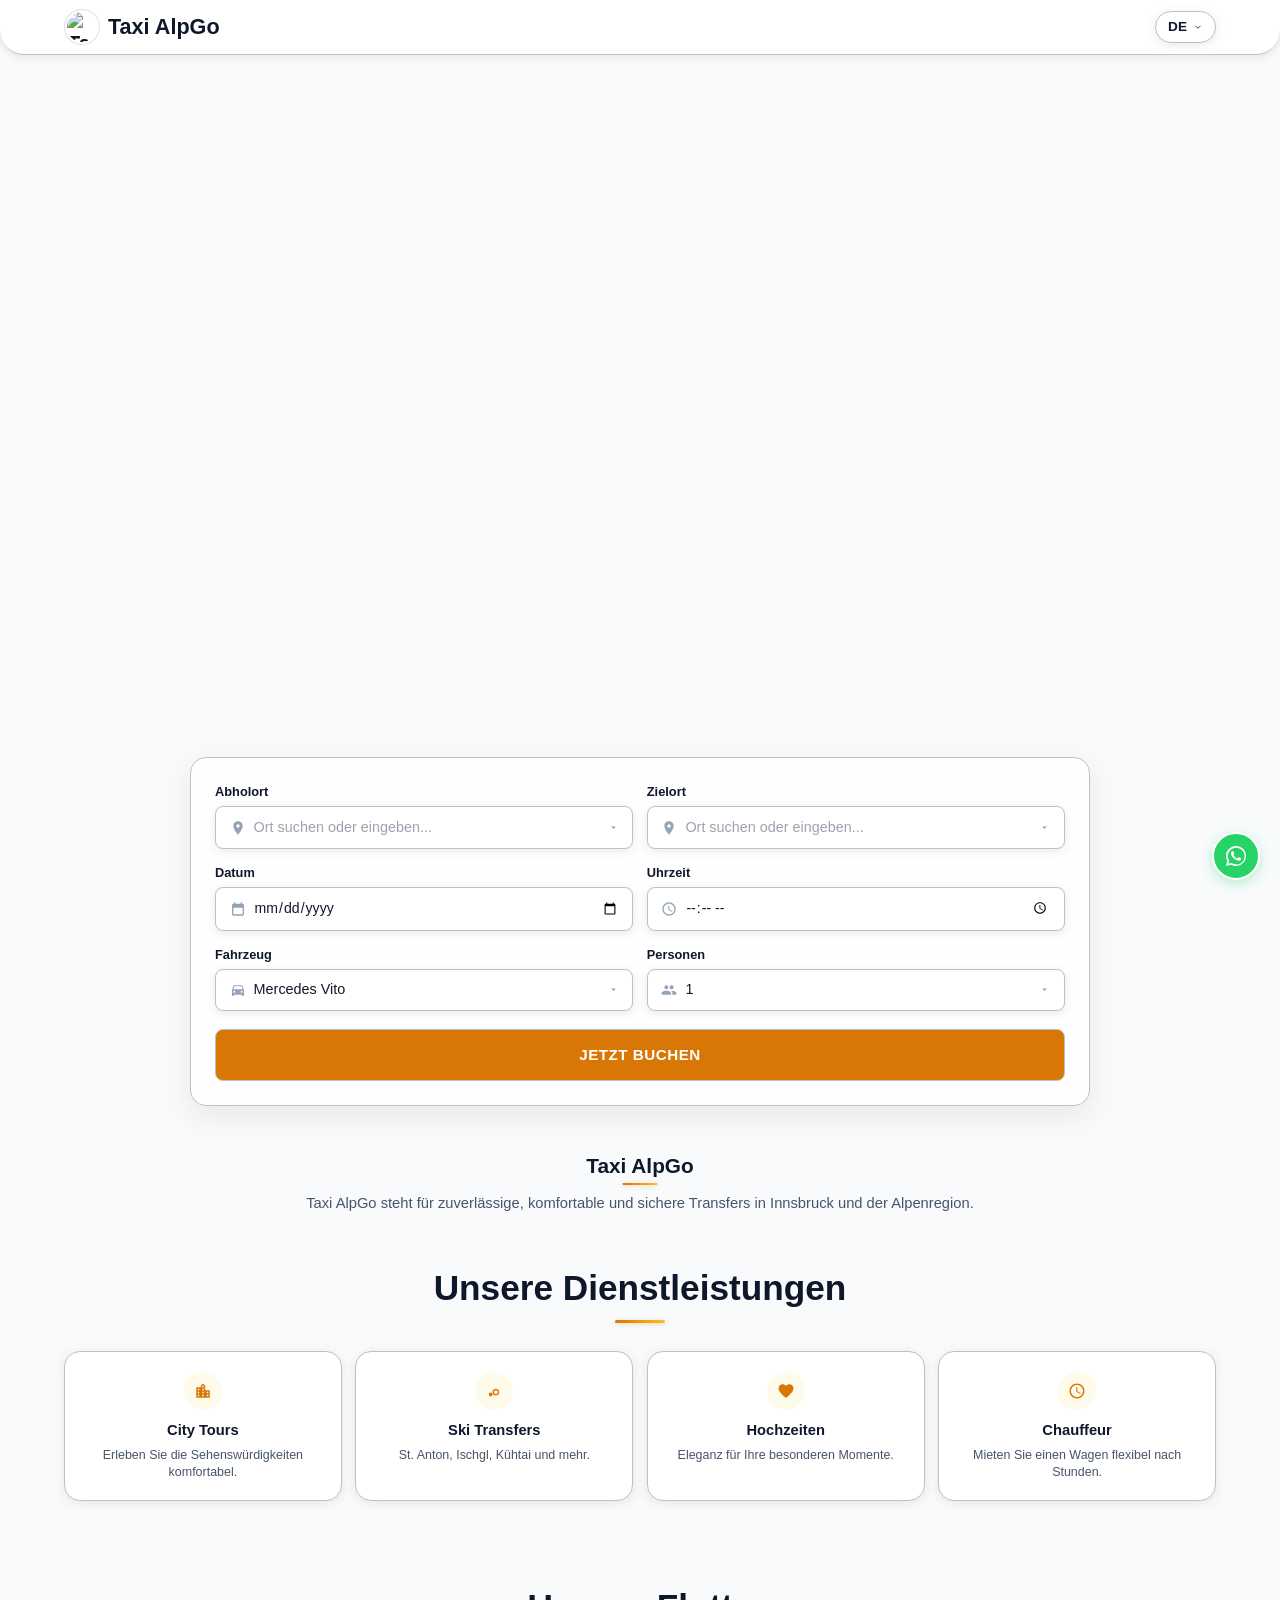
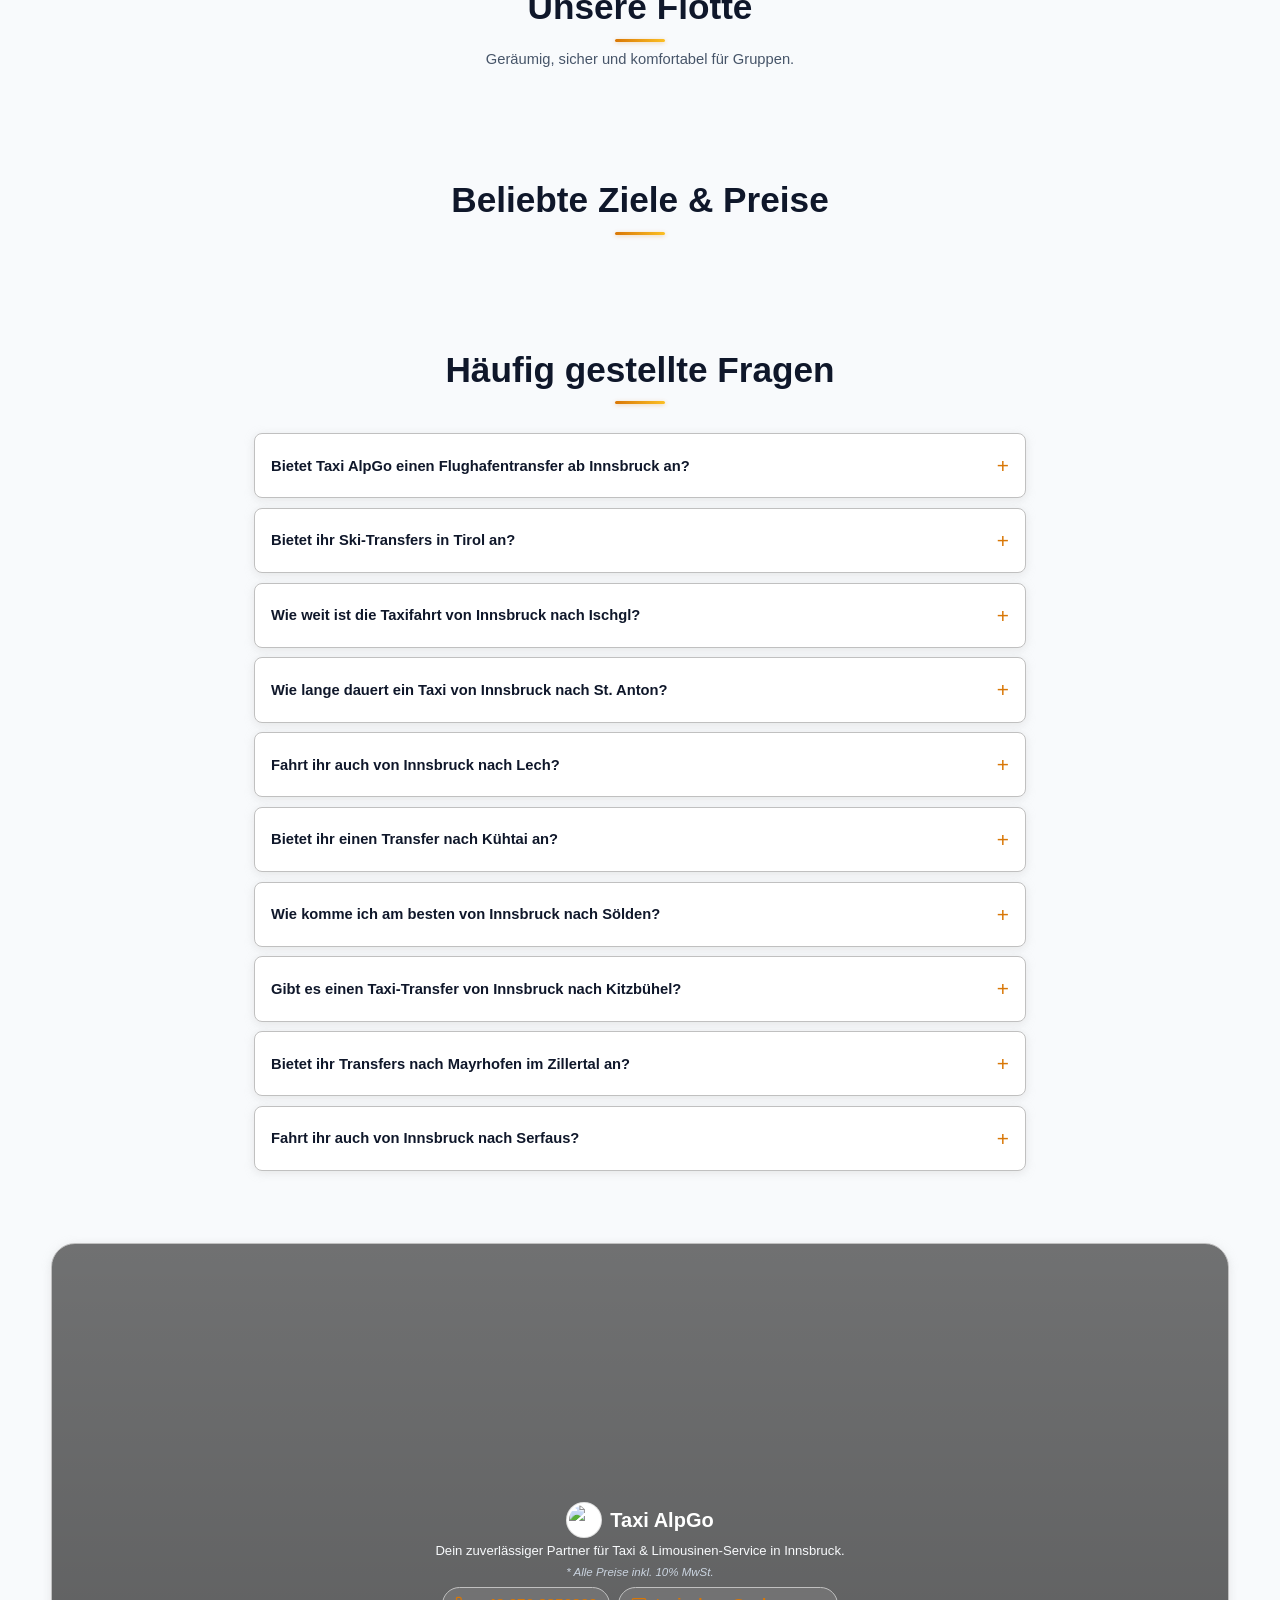
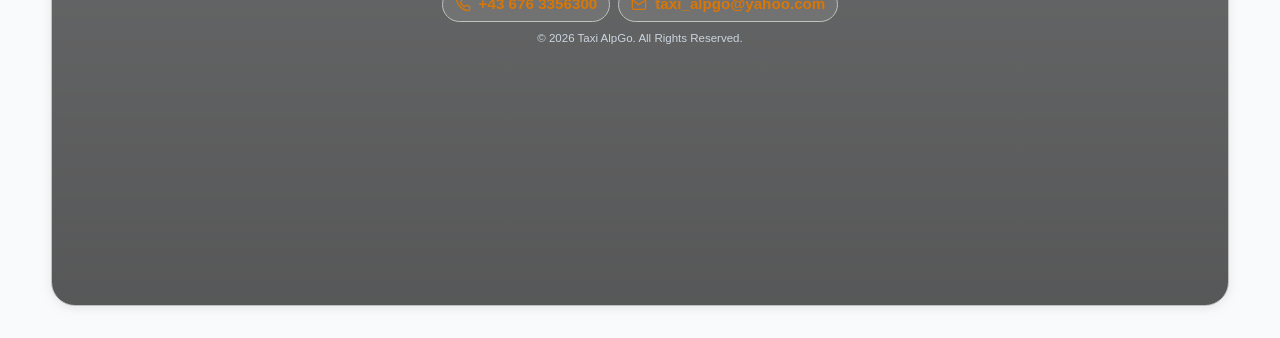
==== commit ca3530af: "Update index.html" ====
--- a/index.html
+++ b/index.html
@@ -30,7 +30,7 @@
     <meta name="theme-color" content="#d97706">
     <meta name="apple-mobile-web-app-capable" content="yes">
     <meta name="apple-mobile-web-app-status-bar-style" content="black-translucent">
-    <link rel="apple-touch-icon" id="appleTouchIcon" href="https://res.cloudinary.com/dsxrjmcxs/image/upload/c_limit,w_192,q_auto,f_auto/v1786716325/ecuwdts2f0797fnddg4z.png">
+    <link rel="apple-touch-icon" id="appleTouchIcon" href="/icon192x192.png">
 
     <!-- Tailwind CSS Local -->
     <link rel="stylesheet" href="./tailwind.min.css">
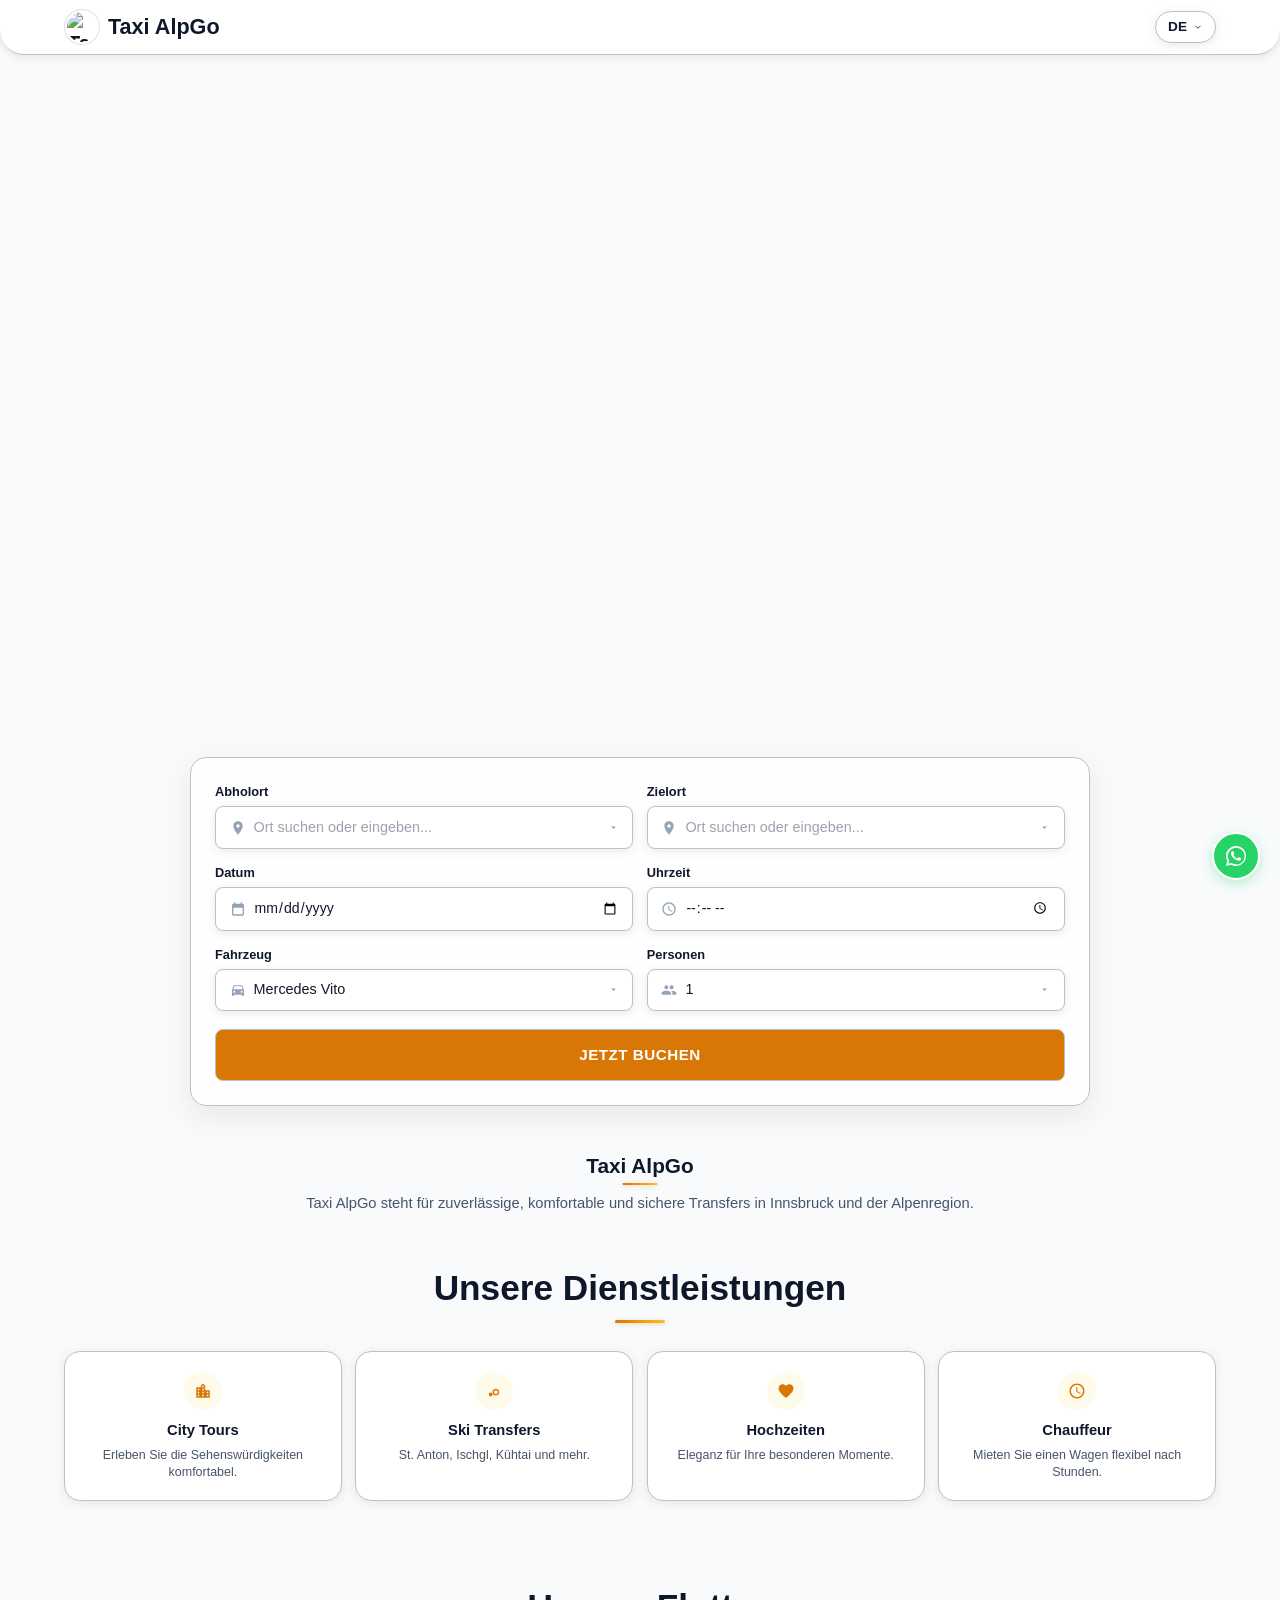
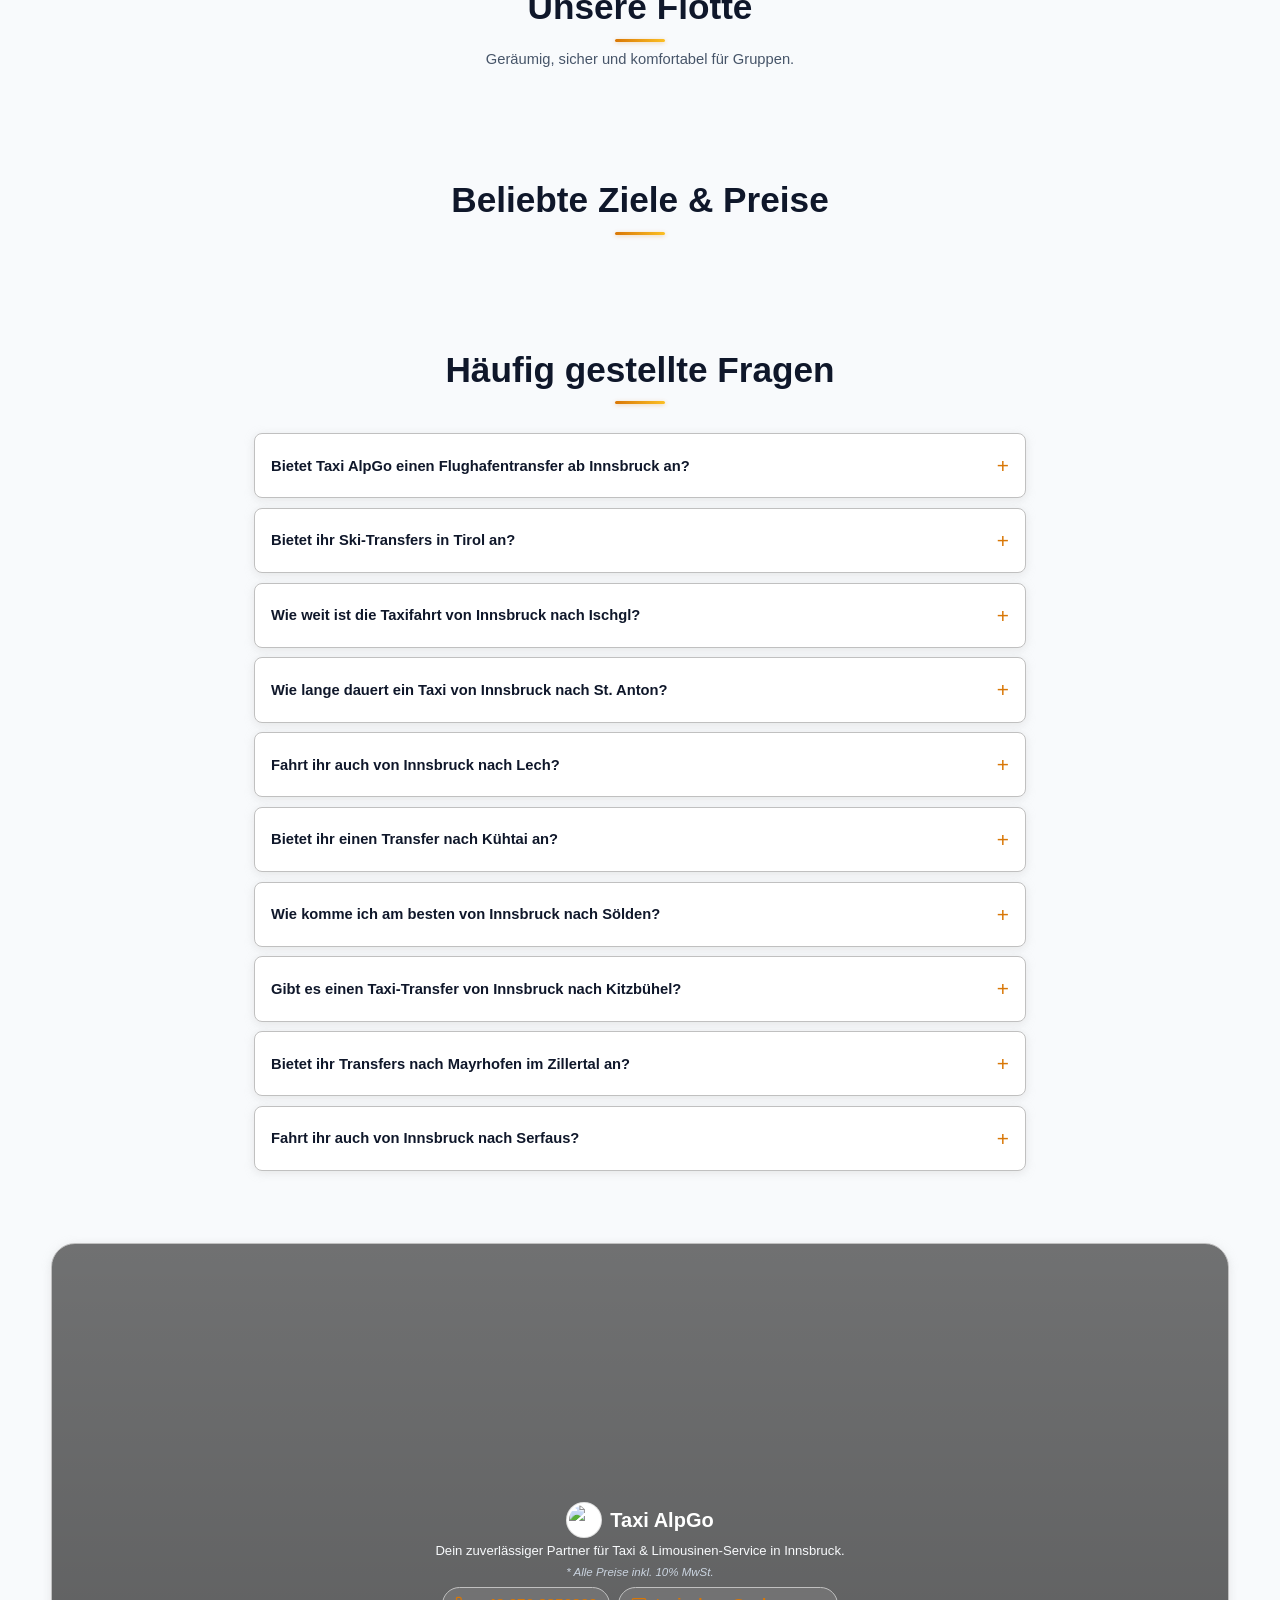
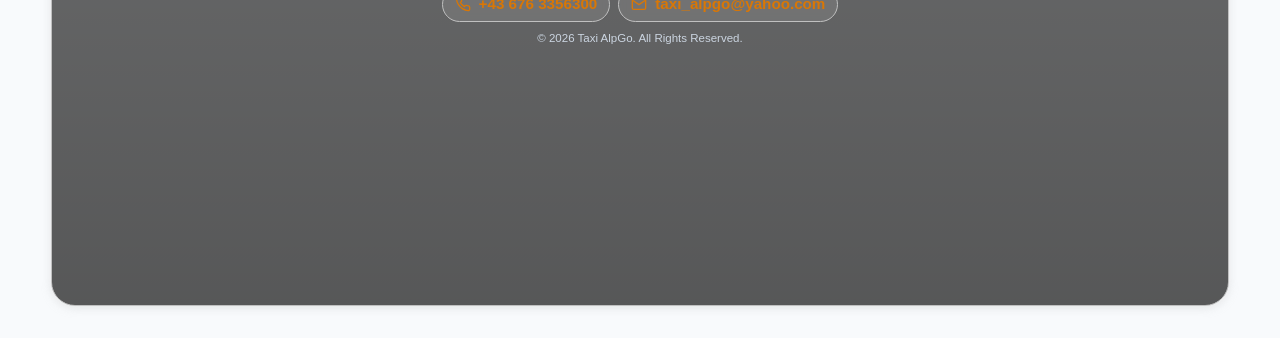
==== commit 603c1102: "Update index.html" ====
--- a/index.html
+++ b/index.html
@@ -1272,6 +1272,65 @@
 
         // 8. دوال رسم بطاقات Firebase باللغة النشطة فوراً من الذاكرة
 
+        // ديناميكيًا: توليد بيانات Schema (Product/Offer) لكل الرحلات والسيارات الحالية
+        // عشان تدي جوجل معلومة واضحة إن كل رحلة/سيارة عنصر مستقل بسعر وصورة ووصف
+        function updateItemsSchema() {
+            const items = [];
+
+            (cachedDestinationsDocs || []).forEach(({ id, data }) => {
+                const title = data.title_de || data.title || `${data.from || ''} - ${data.to || ''}`;
+                const desc = data.desc_de || data.desc || '';
+                const price = data.price || 100;
+                const img = data.imageUrl || '';
+                items.push({
+                    "@type": "Product",
+                    "name": title,
+                    "description": desc,
+                    "image": img,
+                    "url": `https://taxi-alpgo.vercel.app/?dest=${id}`,
+                    "offers": {
+                        "@type": "Offer",
+                        "price": price,
+                        "priceCurrency": "EUR",
+                        "availability": "https://schema.org/InStock",
+                        "url": `https://taxi-alpgo.vercel.app/?dest=${id}`
+                    }
+                });
+            });
+
+            (cachedVehiclesDocs || []).forEach(({ id, data }) => {
+                const title = data.name || 'Fahrzeug';
+                const desc = data.desc_de || data.desc || '';
+                const img = data.imageUrl || '';
+                items.push({
+                    "@type": "Product",
+                    "name": title,
+                    "description": desc,
+                    "image": img,
+                    "url": `https://taxi-alpgo.vercel.app/?vehicle=${id}`
+                });
+            });
+
+            const schemaObj = {
+                "@context": "https://schema.org",
+                "@type": "ItemList",
+                "itemListElement": items.map((item, idx) => ({
+                    "@type": "ListItem",
+                    "position": idx + 1,
+                    "item": item
+                }))
+            };
+
+            let el = document.getElementById('dynamicItemsSchema');
+            if (!el) {
+                el = document.createElement('script');
+                el.type = 'application/ld+json';
+                el.id = 'dynamicItemsSchema';
+                document.head.appendChild(el);
+            }
+            el.textContent = JSON.stringify(schemaObj);
+        }
+
         function renderVehicles() {
             const container = document.getElementById('fleetContainer');
             container.innerHTML = "";
@@ -1307,6 +1366,7 @@
                     </div>
                 `;
             });
+            updateItemsSchema();
             tryScrollToDeepLinkTarget();
         }
 
@@ -1357,6 +1417,7 @@
                 `;
                 container.appendChild(card);
             });
+            updateItemsSchema();
             tryScrollToDeepLinkTarget();
         }
 
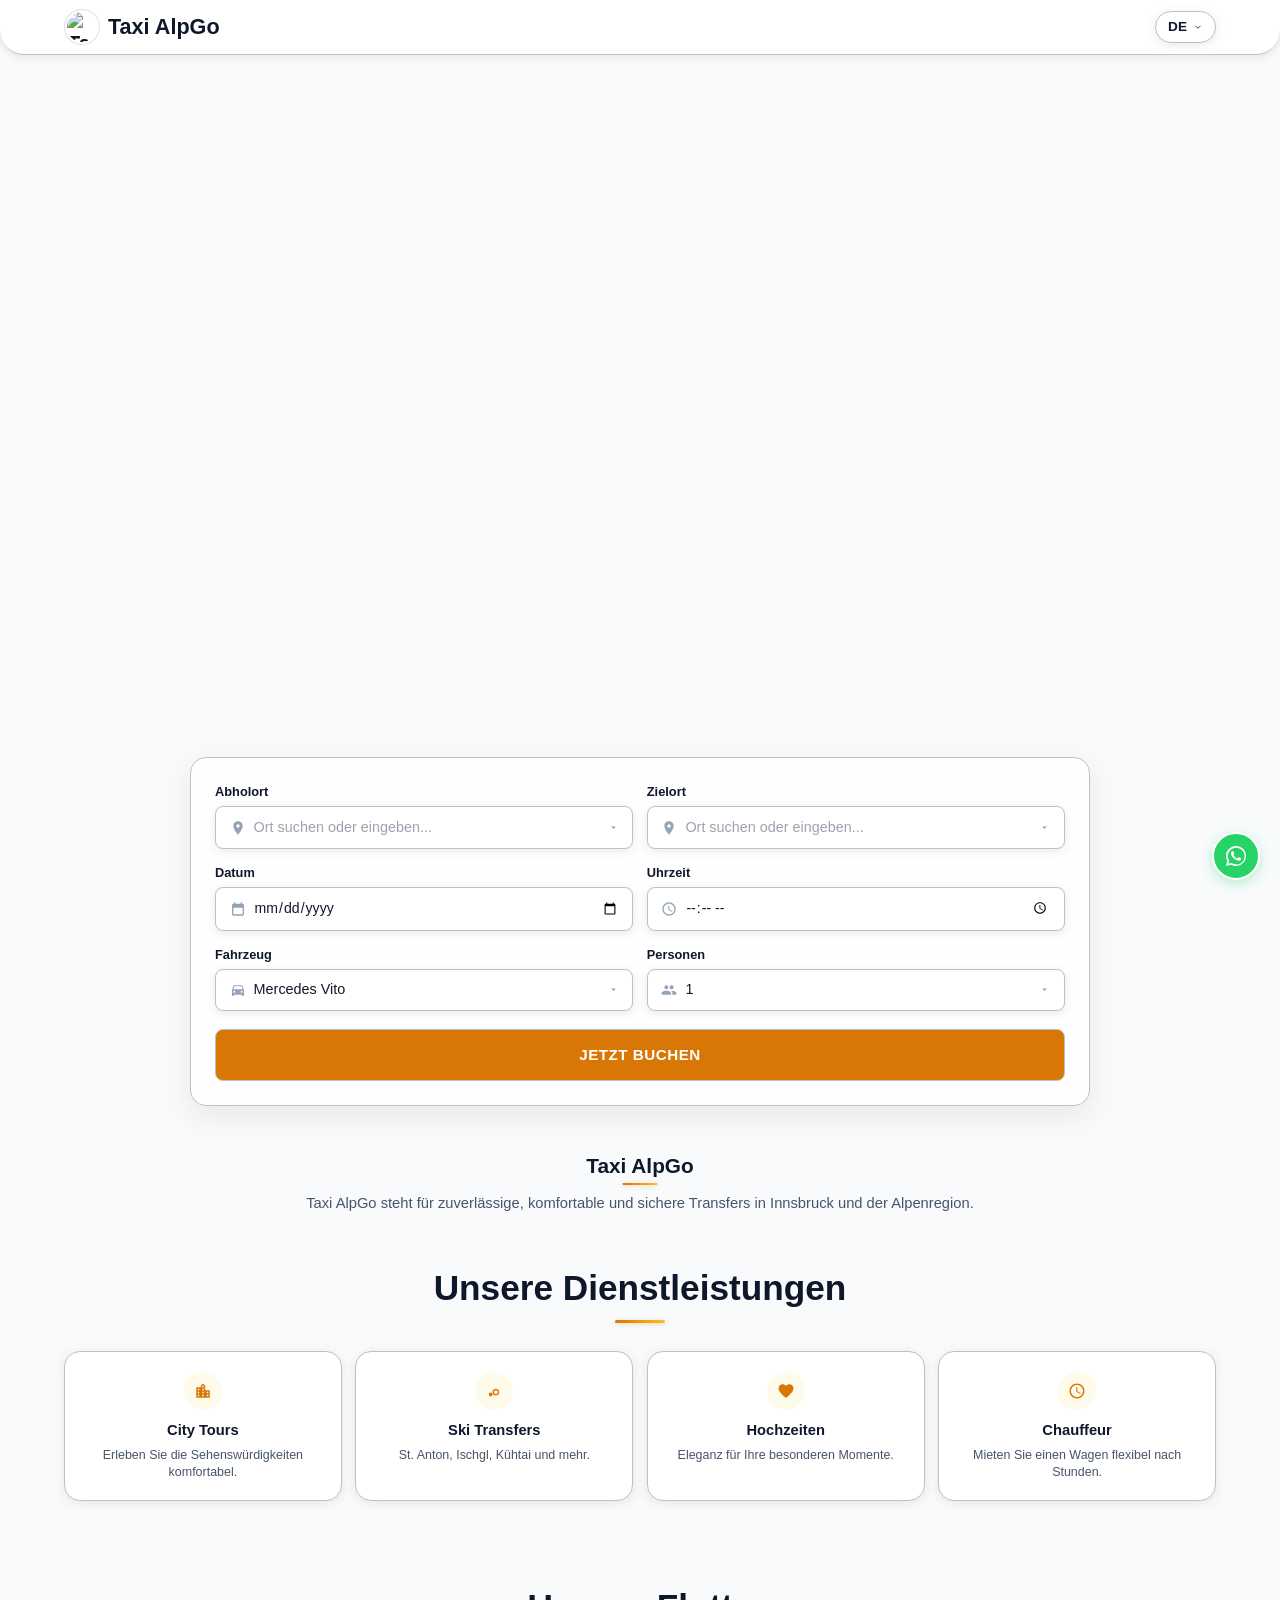
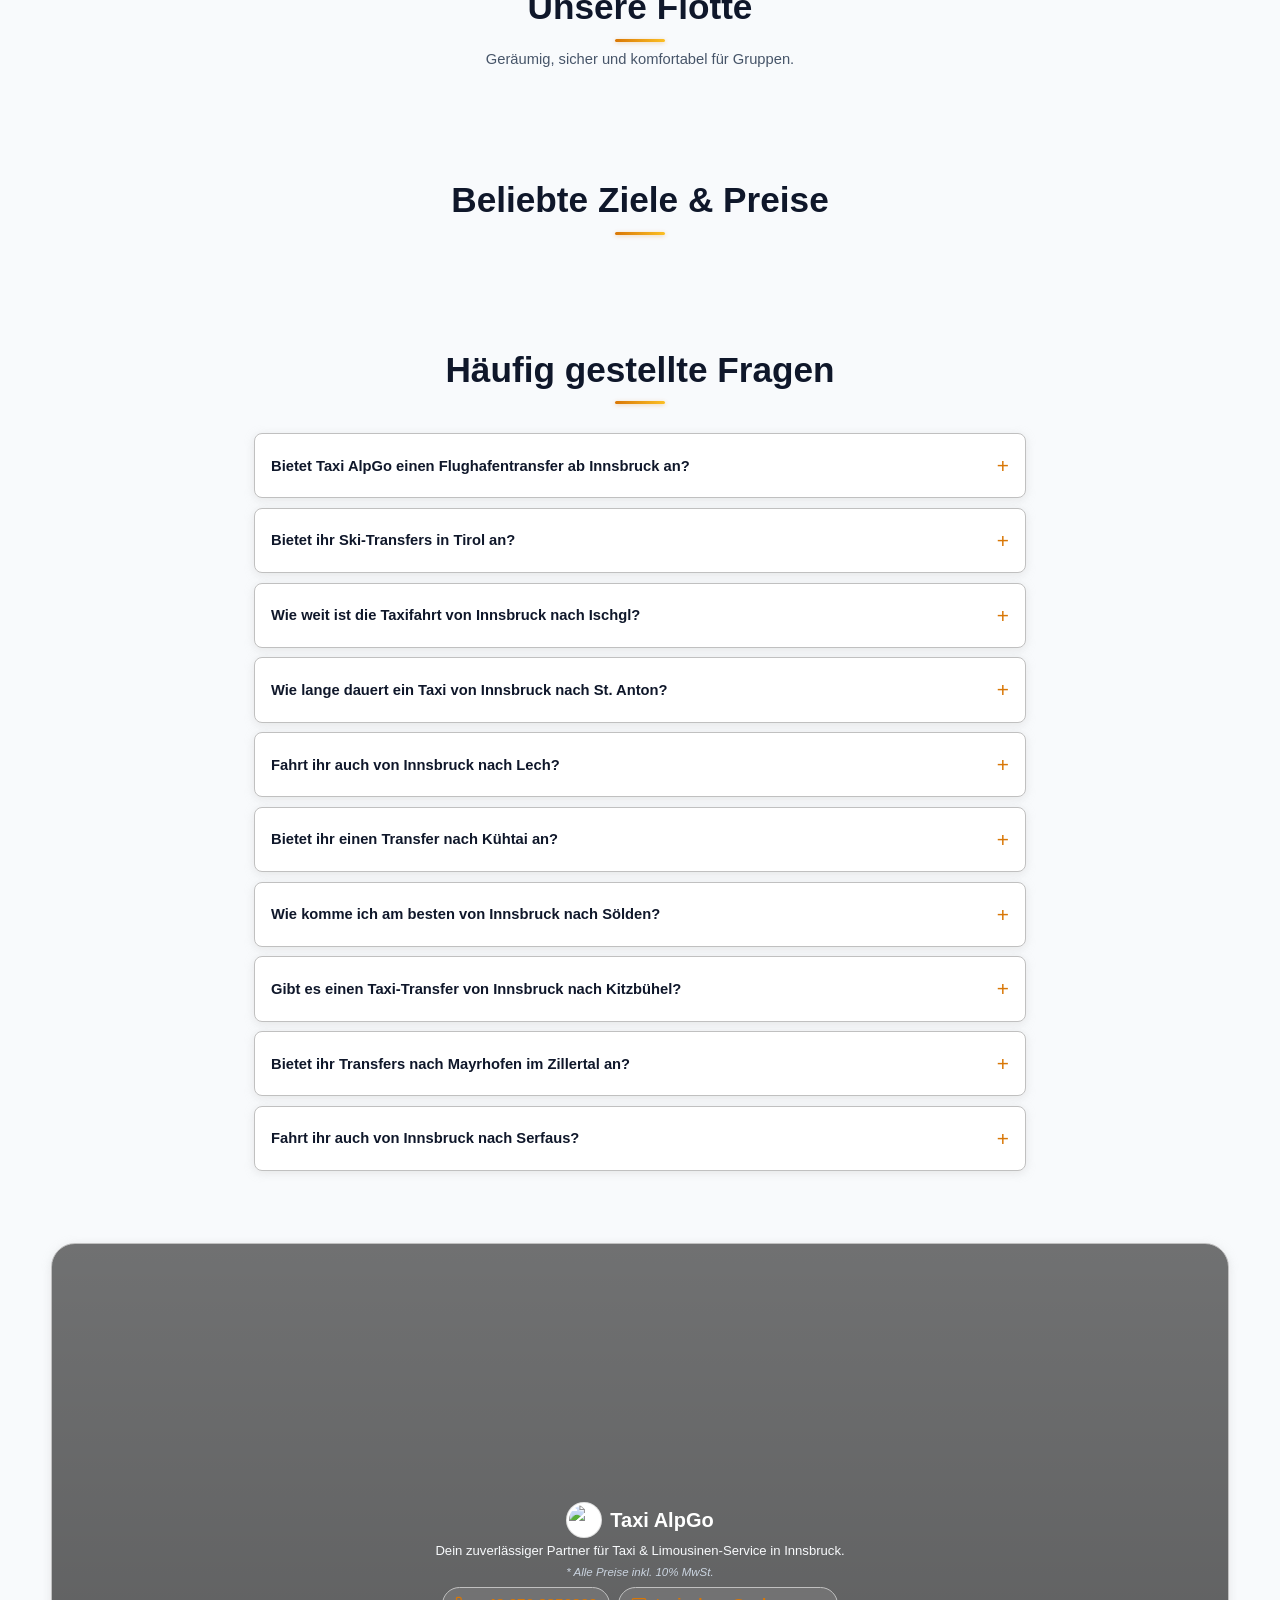
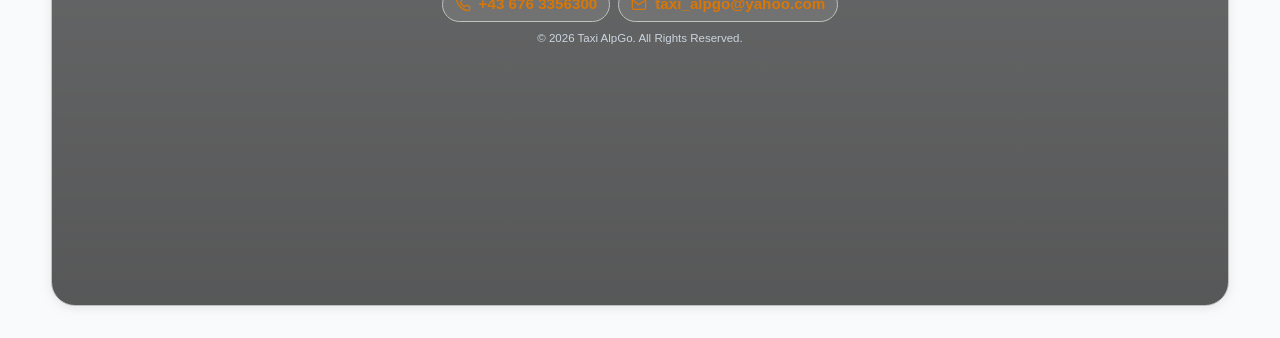
==== commit ba6467a6: "Update index.html" ====
--- a/index.html
+++ b/index.html
@@ -30,7 +30,7 @@
     <meta name="theme-color" content="#d97706">
     <meta name="apple-mobile-web-app-capable" content="yes">
     <meta name="apple-mobile-web-app-status-bar-style" content="black-translucent">
-    <link rel="apple-touch-icon" id="appleTouchIcon" href="/icon192x192.png">
+    <link rel="apple-touch-icon" id="appleTouchIcon" href="https://res.cloudinary.com/dsxrjmcxs/image/upload/c_limit,w_192,q_auto,f_auto/v1786716325/ecuwdts2f0797fnddg4z.png">
 
     <!-- Tailwind CSS Local -->
     <link rel="stylesheet" href="./tailwind.min.css">
@@ -519,6 +519,11 @@
                             <div class="custom-option" data-i18n="loc_kitzbuehel">Kitzbühel</div>
                             <div class="custom-option" data-i18n="loc_bozen">Bozen / Südtirol</div>
                             <div class="custom-option" data-i18n="loc_meran">Meran (Südtirol)</div>
+                            <div class="custom-option" data-i18n="loc_mayrhofen">Mayrhofen</div>
+                            <div class="custom-option" data-i18n="loc_soelden">Sölden</div>
+                            <div class="custom-option" data-i18n="loc_serfaus">Serfaus</div>
+                            <div class="custom-option" data-i18n="loc_lech">Lech</div>
+                            <div class="custom-option" data-i18n="loc_obergurgl">Obergurgl</div>
                         </div>
                     </div>
                 </div>
@@ -568,6 +573,11 @@
                             <div class="custom-option" data-i18n="loc_kitzbuehel">Kitzbühel</div>
                             <div class="custom-option" data-i18n="loc_bozen">Bozen / Südtirol</div>
                             <div class="custom-option" data-i18n="loc_meran">Meran (Südtirol)</div>
+                            <div class="custom-option" data-i18n="loc_mayrhofen">Mayrhofen</div>
+                            <div class="custom-option" data-i18n="loc_soelden">Sölden</div>
+                            <div class="custom-option" data-i18n="loc_serfaus">Serfaus</div>
+                            <div class="custom-option" data-i18n="loc_lech">Lech</div>
+                            <div class="custom-option" data-i18n="loc_obergurgl">Obergurgl</div>
                         </div>
                     </div>
                 </div>
@@ -1049,6 +1059,11 @@
                 loc_kitzbuehel: "Kitzbühel",
                 loc_bozen: "Bozen / Südtirol",
                 loc_meran: "Meran (Südtirol)",
+                loc_mayrhofen: "Mayrhofen",
+                loc_soelden: "Sölden",
+                loc_serfaus: "Serfaus",
+                loc_lech: "Lech",
+                loc_obergurgl: "Obergurgl",
                 faq_title: "Häufig gestellte Fragen",
                 faq_airport_q: "Bietet Taxi AlpGo einen Flughafentransfer ab Innsbruck an?",
                 faq_airport_a: "Ja, wir bieten zuverlässige Flughafentransfers von und zum Flughafen Innsbruck (INN) sowie zu den Flughäfen München, Frankfurt, Stuttgart und Nürnberg. Kontaktieren Sie uns per WhatsApp für ein genaues Angebot.",
@@ -1124,6 +1139,11 @@
                 loc_kitzbuehel: "Kitzbühel",
                 loc_bozen: "Bolzano / South Tyrol",
                 loc_meran: "Merano (South Tyrol)",
+                loc_mayrhofen: "Mayrhofen",
+                loc_soelden: "Sölden",
+                loc_serfaus: "Serfaus",
+                loc_lech: "Lech",
+                loc_obergurgl: "Obergurgl",
                 faq_title: "Frequently Asked Questions",
                 faq_airport_q: "Does Taxi AlpGo offer an airport transfer from Innsbruck?",
                 faq_airport_a: "Yes, we offer reliable airport transfers to/from Innsbruck Airport (INN) as well as Munich, Frankfurt, Stuttgart and Nuremberg airports. Contact us via WhatsApp for an exact quote.",
@@ -1199,6 +1219,11 @@
                 loc_kitzbuehel: "Kitzbühel",
                 loc_bozen: "Bozen / Zuid-Tirol",
                 loc_meran: "Meran (Zuid-Tirol)",
+                loc_mayrhofen: "Mayrhofen",
+                loc_soelden: "Sölden",
+                loc_serfaus: "Serfaus",
+                loc_lech: "Lech",
+                loc_obergurgl: "Obergurgl",
                 faq_title: "Veelgestelde Vragen",
                 faq_airport_q: "Biedt Taxi AlpGo een luchthaventransfer vanaf Innsbruck aan?",
                 faq_airport_a: "Ja, wij bieden betrouwbare luchthaventransfers van en naar Luchthaven Innsbruck (INN) en de luchthavens München, Frankfurt, Stuttgart en Neurenberg. Neem contact met ons op via WhatsApp voor een exacte offerte.",
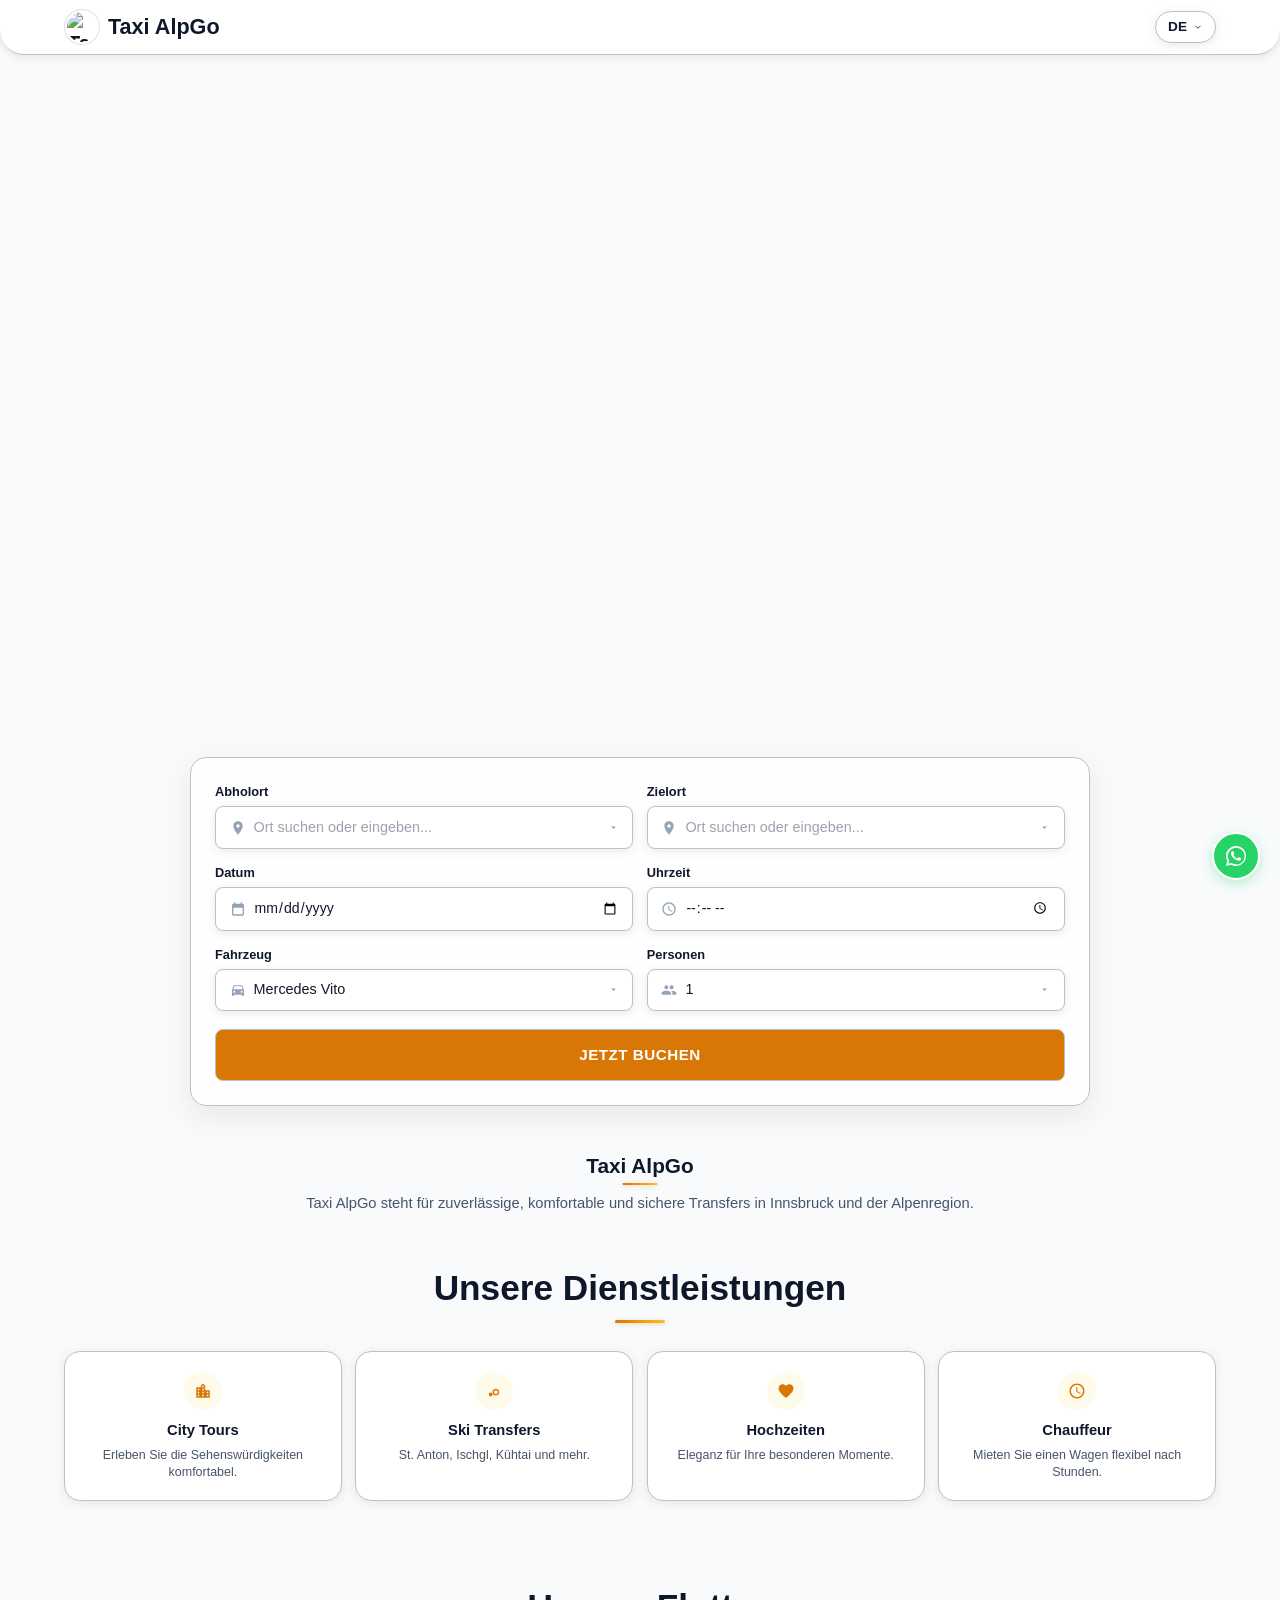
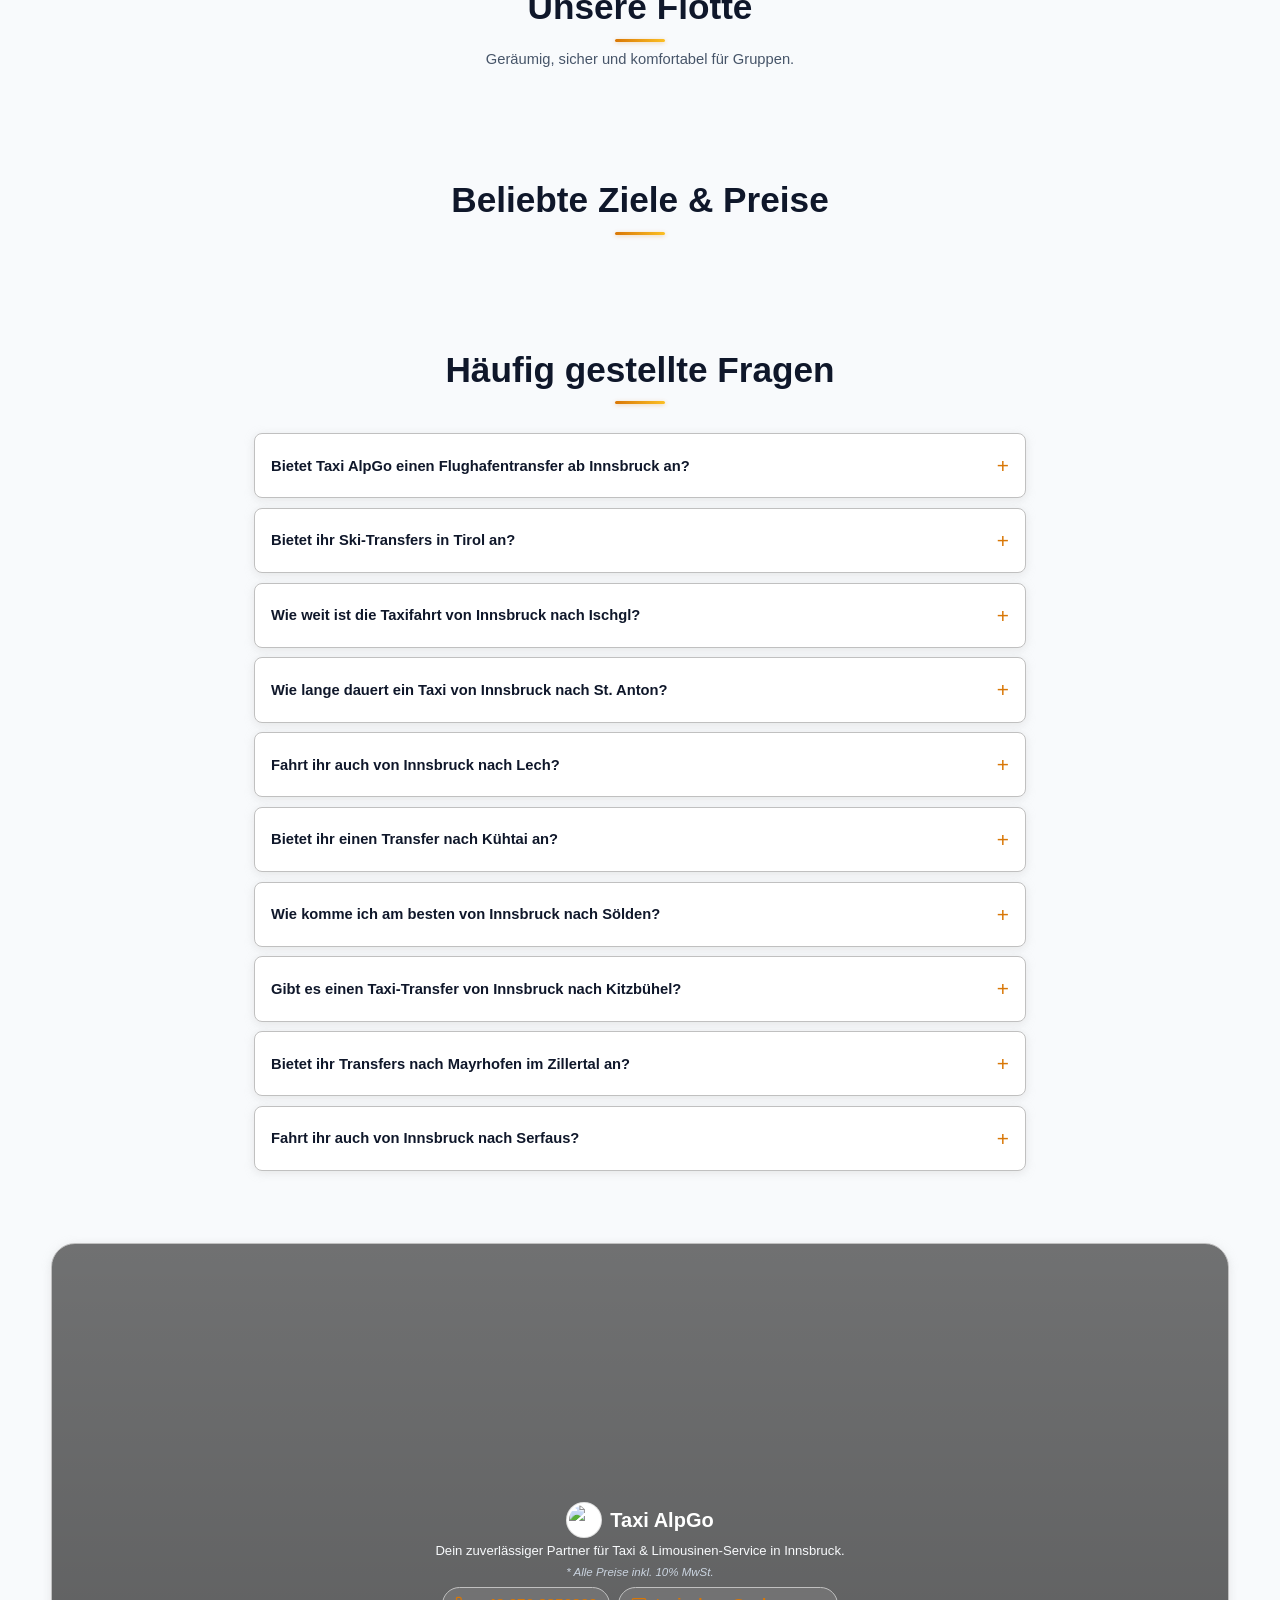
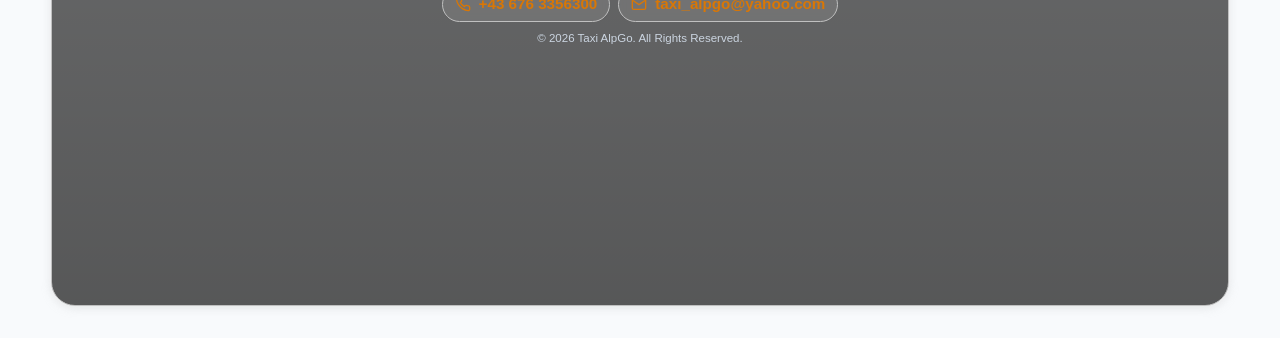
==== commit 7c485bb4: "Update index.html" ====
--- a/index.html
+++ b/index.html
@@ -30,7 +30,7 @@
     <meta name="theme-color" content="#d97706">
     <meta name="apple-mobile-web-app-capable" content="yes">
     <meta name="apple-mobile-web-app-status-bar-style" content="black-translucent">
-    <link rel="apple-touch-icon" id="appleTouchIcon" href="https://res.cloudinary.com/dsxrjmcxs/image/upload/c_limit,w_192,q_auto,f_auto/v1786716325/ecuwdts2f0797fnddg4z.png">
+    <link rel="apple-touch-icon" id="appleTouchIcon" href="/icon192x192.png">
 
     <!-- Tailwind CSS Local -->
     <link rel="stylesheet" href="./tailwind.min.css">
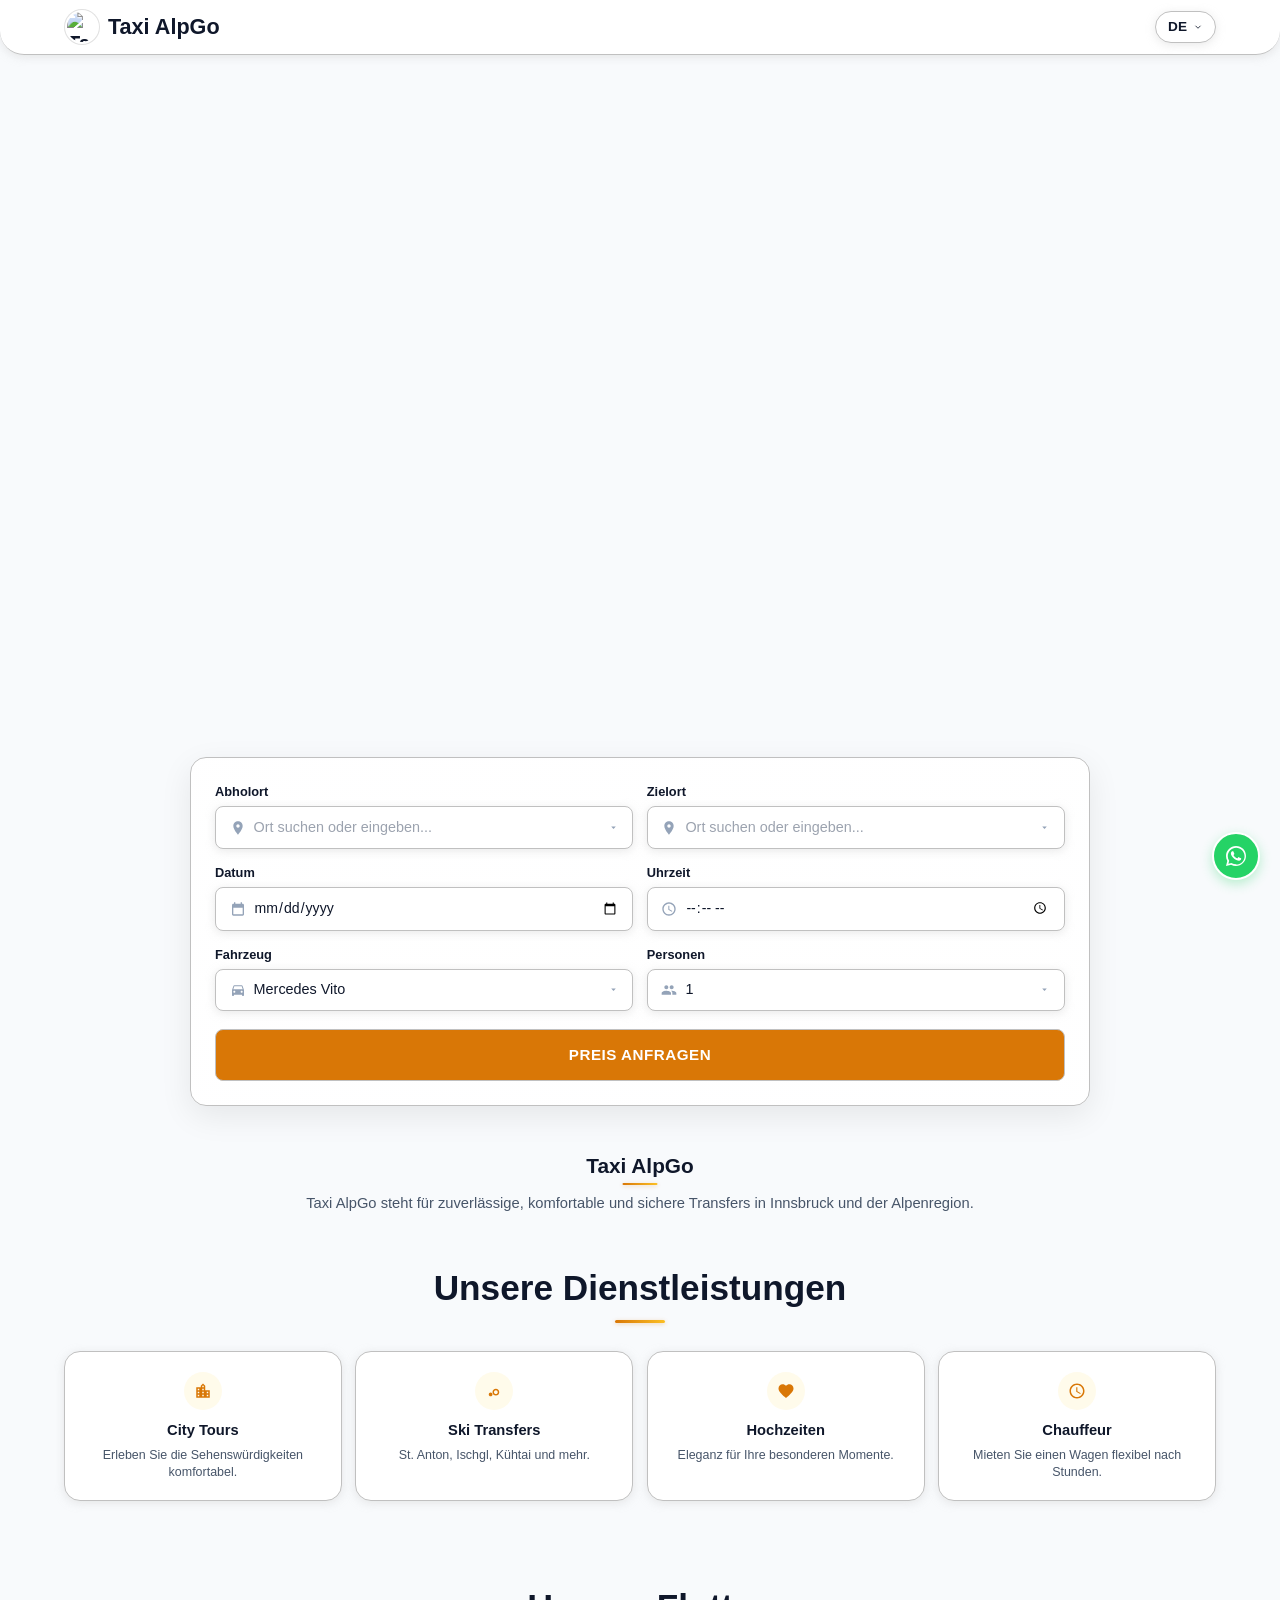
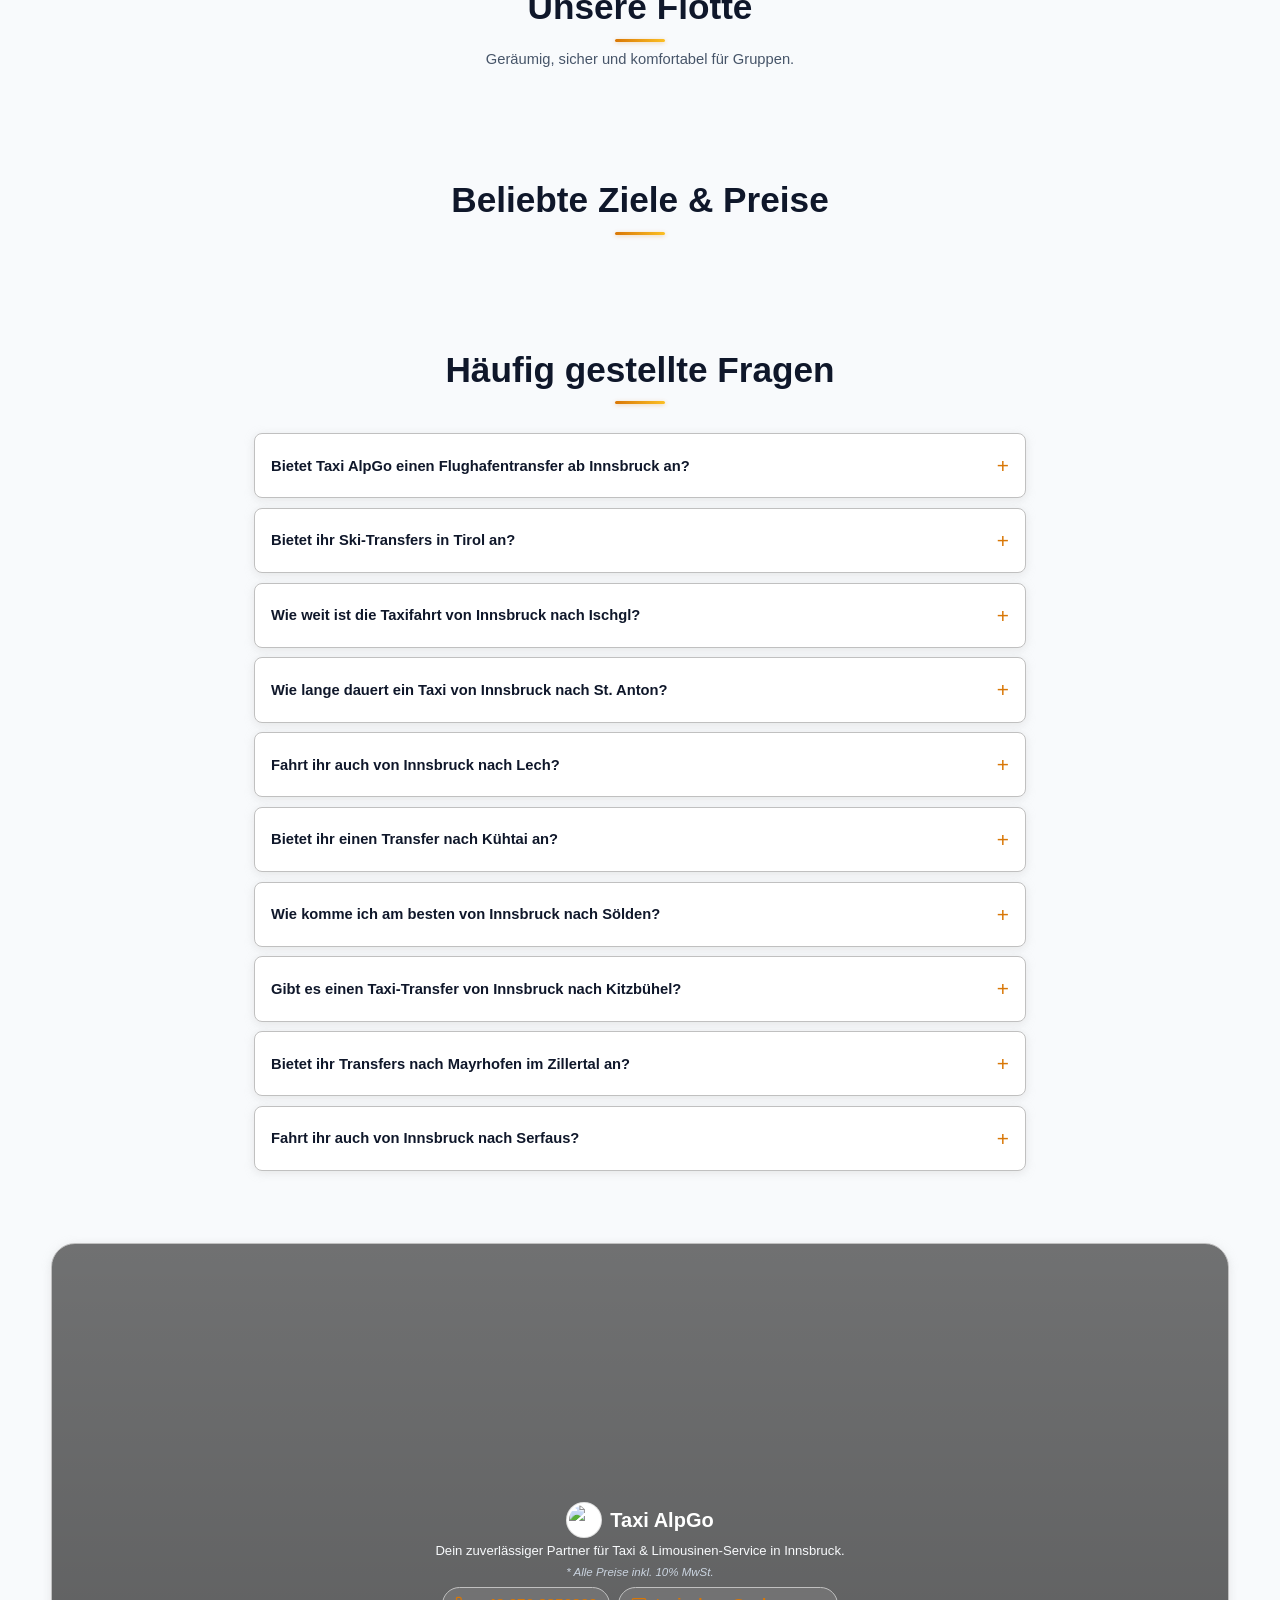
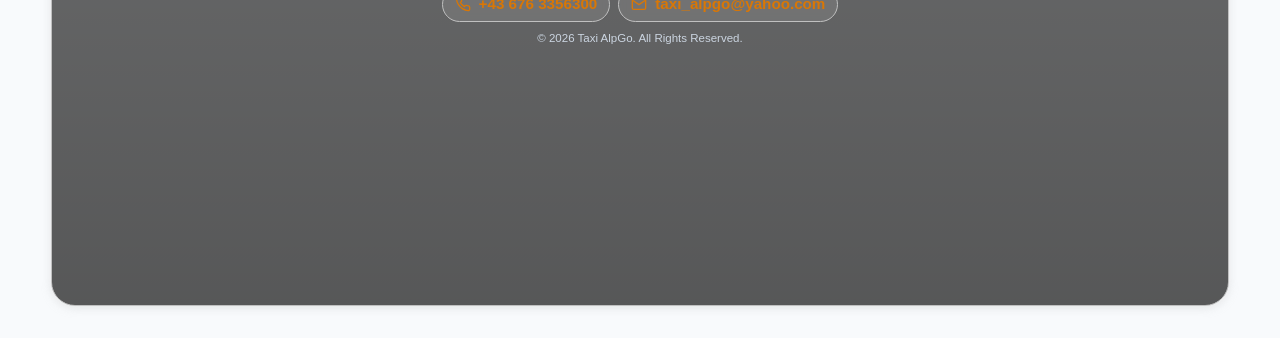
==== commit d9f3e072: "Update index.html" ====
--- a/index.html
+++ b/index.html
@@ -635,7 +635,7 @@
                 </div>
             </div>
 
-            <button class="booking-btn" onclick="sendBookingToWhatsApp()" data-i18n="book_btn">Jetzt Buchen</button>
+            <button class="booking-btn" onclick="sendBookingToWhatsApp()" data-i18n="book_btn">Preis anfragen</button>
         </div>
     </div>
 
@@ -834,12 +834,22 @@
                 input.addEventListener('input', () => {
                     const query = input.value.toLowerCase().trim();
                     wrapper.classList.add('active');
-                    const items = options.querySelectorAll('.custom-option');
-                    
-                    items.forEach(item => {
-                        const match = item.innerText.toLowerCase().includes(query);
-                        item.style.display = match ? 'block' : 'none';
+
+                    // فلترة الأماكن + إخفاء عنوان أي مجموعة مفيهاش ولا نتيجة مطابقة
+                    let currentGroupHeader = null;
+                    let currentGroupHasMatch = false;
+                    Array.from(options.children).forEach(el => {
+                        if (el.classList.contains('custom-optgroup')) {
+                            if (currentGroupHeader) currentGroupHeader.style.display = currentGroupHasMatch ? 'block' : 'none';
+                            currentGroupHeader = el;
+                            currentGroupHasMatch = false;
+                        } else if (el.classList.contains('custom-option')) {
+                            const match = el.innerText.toLowerCase().includes(query);
+                            el.style.display = match ? 'block' : 'none';
+                            if (match) currentGroupHasMatch = true;
+                        }
                     });
+                    if (currentGroupHeader) currentGroupHeader.style.display = currentGroupHasMatch ? 'block' : 'none';
                 });
 
                 options.querySelectorAll('.custom-option').forEach(option => {
@@ -1018,7 +1028,7 @@
                 optgroup_de_airports: "Flughäfen (Deutschland)",
                 optgroup_at_alps: "Österreich & Alpenregion",
                 date_label: "Datum", time_label: "Uhrzeit", car_label: "Fahrzeug", pax_label: "Personen",
-                book_btn: "Jetzt Buchen", quick_book: "Buchen", rent_btn: "Mieten",
+                book_btn: "Preis anfragen", quick_book: "Buchen", rent_btn: "Mieten",
                 about_title: "Taxi AlpGo",
                 about_text: "Taxi AlpGo steht für zuverlässige, komfortable und sichere Transfers in Innsbruck und der Alpenregion.",
                 services_title: "Unsere Dienstleistungen",
@@ -1098,7 +1108,7 @@
                 optgroup_de_airports: "Airports (Germany)",
                 optgroup_at_alps: "Austria & Alpine Region",
                 date_label: "Date", time_label: "Time", car_label: "Vehicle", pax_label: "Passengers",
-                book_btn: "Book Now", quick_book: "Book", rent_btn: "Rent",
+                book_btn: "Get Price", quick_book: "Book", rent_btn: "Rent",
                 about_title: "Taxi AlpGo",
                 about_text: "Taxi AlpGo offers reliable, comfortable and safe transfers in Innsbruck and the Alpine region.",
                 services_title: "Our Services",
@@ -1178,7 +1188,7 @@
                 optgroup_de_airports: "Luchthavens (Duitsland)",
                 optgroup_at_alps: "Oostenrijk & Alpenregio",
                 date_label: "Datum", time_label: "Tijd", car_label: "Voertuig", pax_label: "Passagiers",
-                book_btn: "Boek Nu", quick_book: "Boek", rent_btn: "Huren",
+                book_btn: "Prijs Aanvragen", quick_book: "Boek", rent_btn: "Huren",
                 about_title: "Taxi AlpGo",
                 about_text: "Taxi AlpGo biedt betrouwbare, comfortabele en veilige transfers in Innsbruck en de Alpenregio.",
                 services_title: "Onze Diensten",
